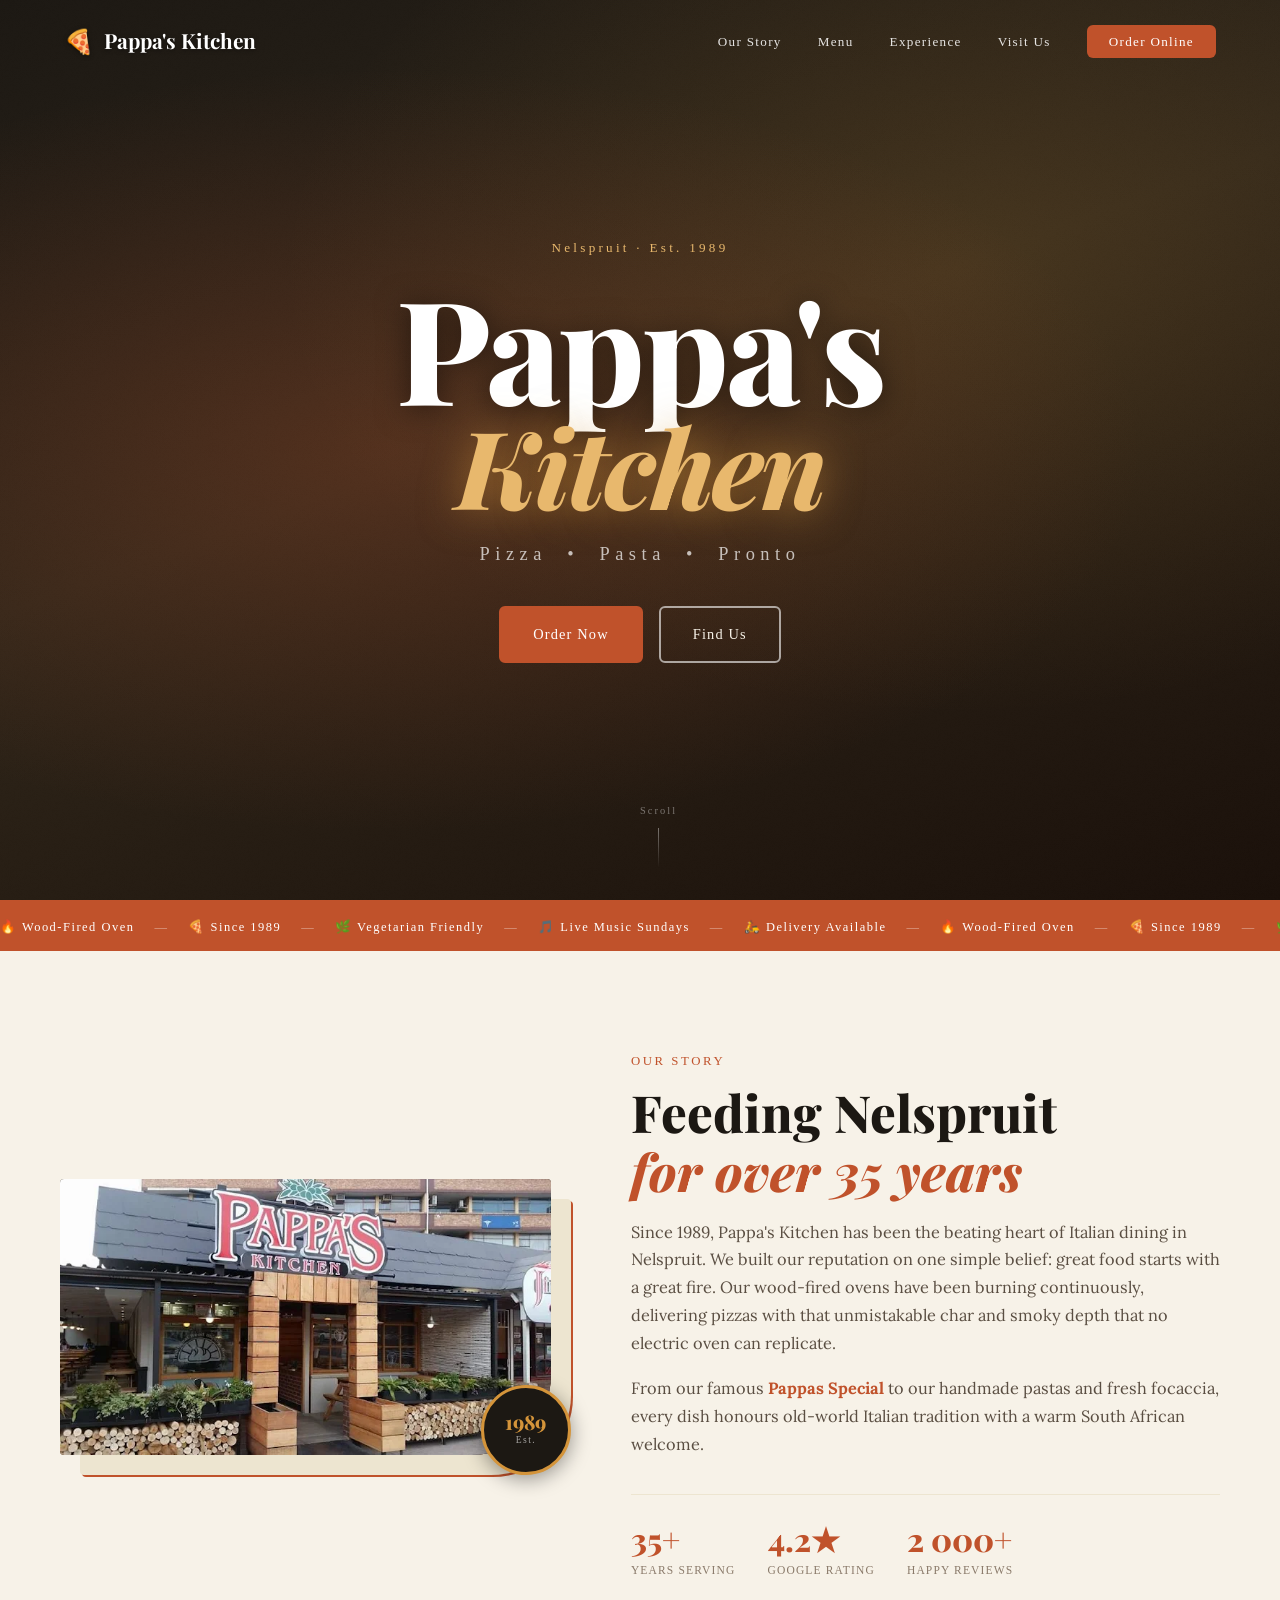
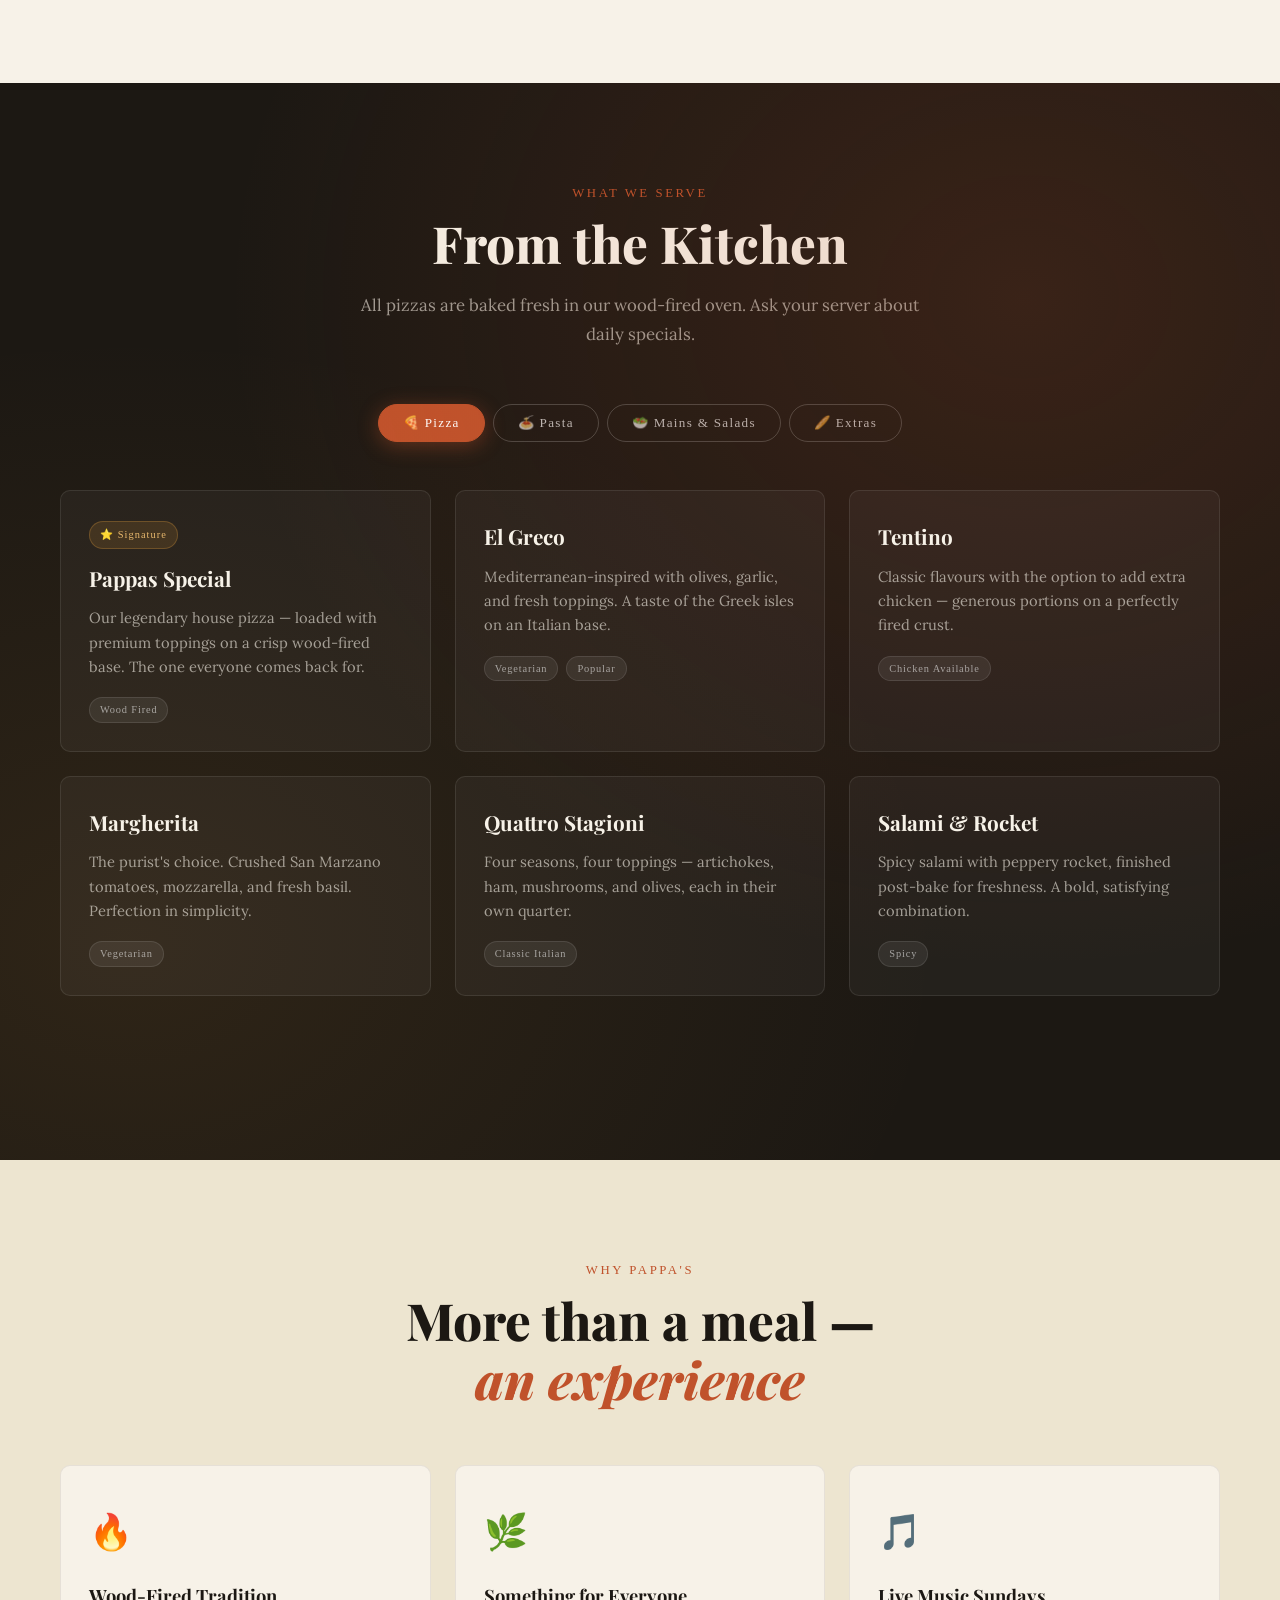
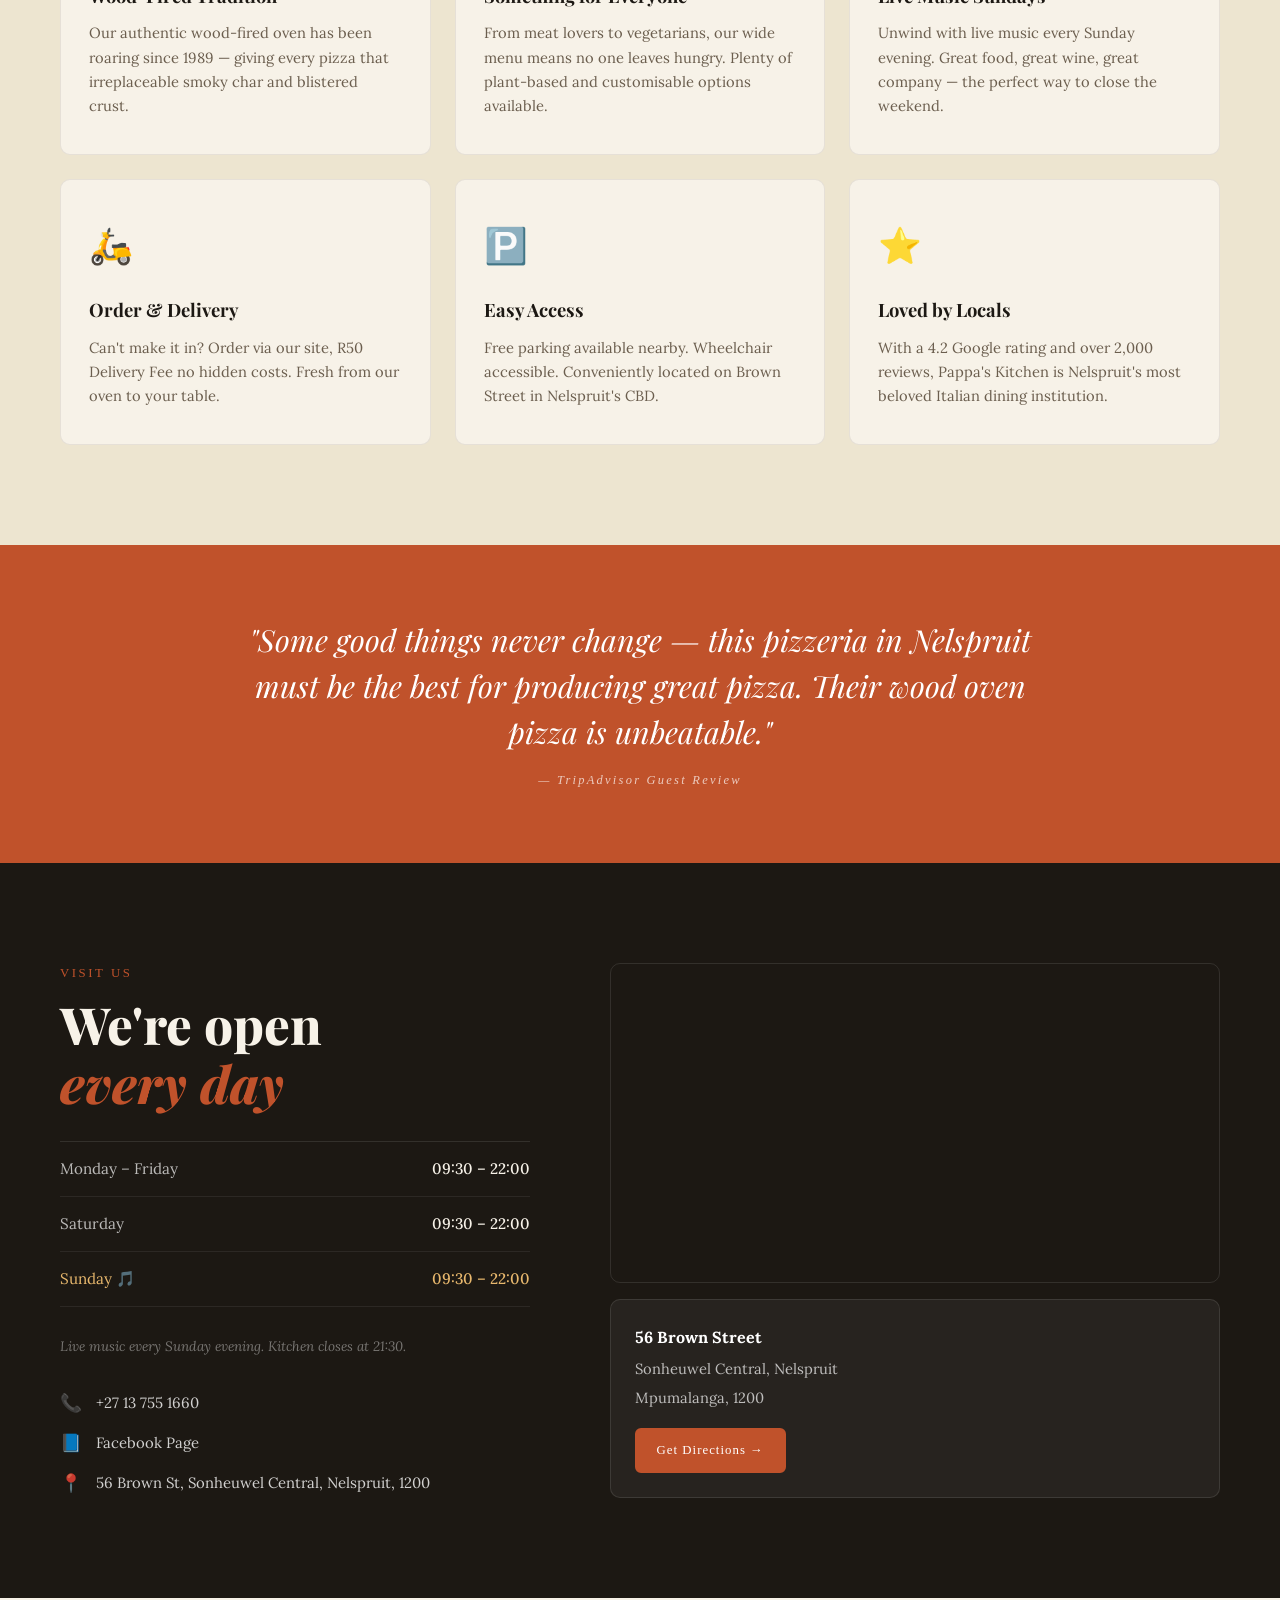
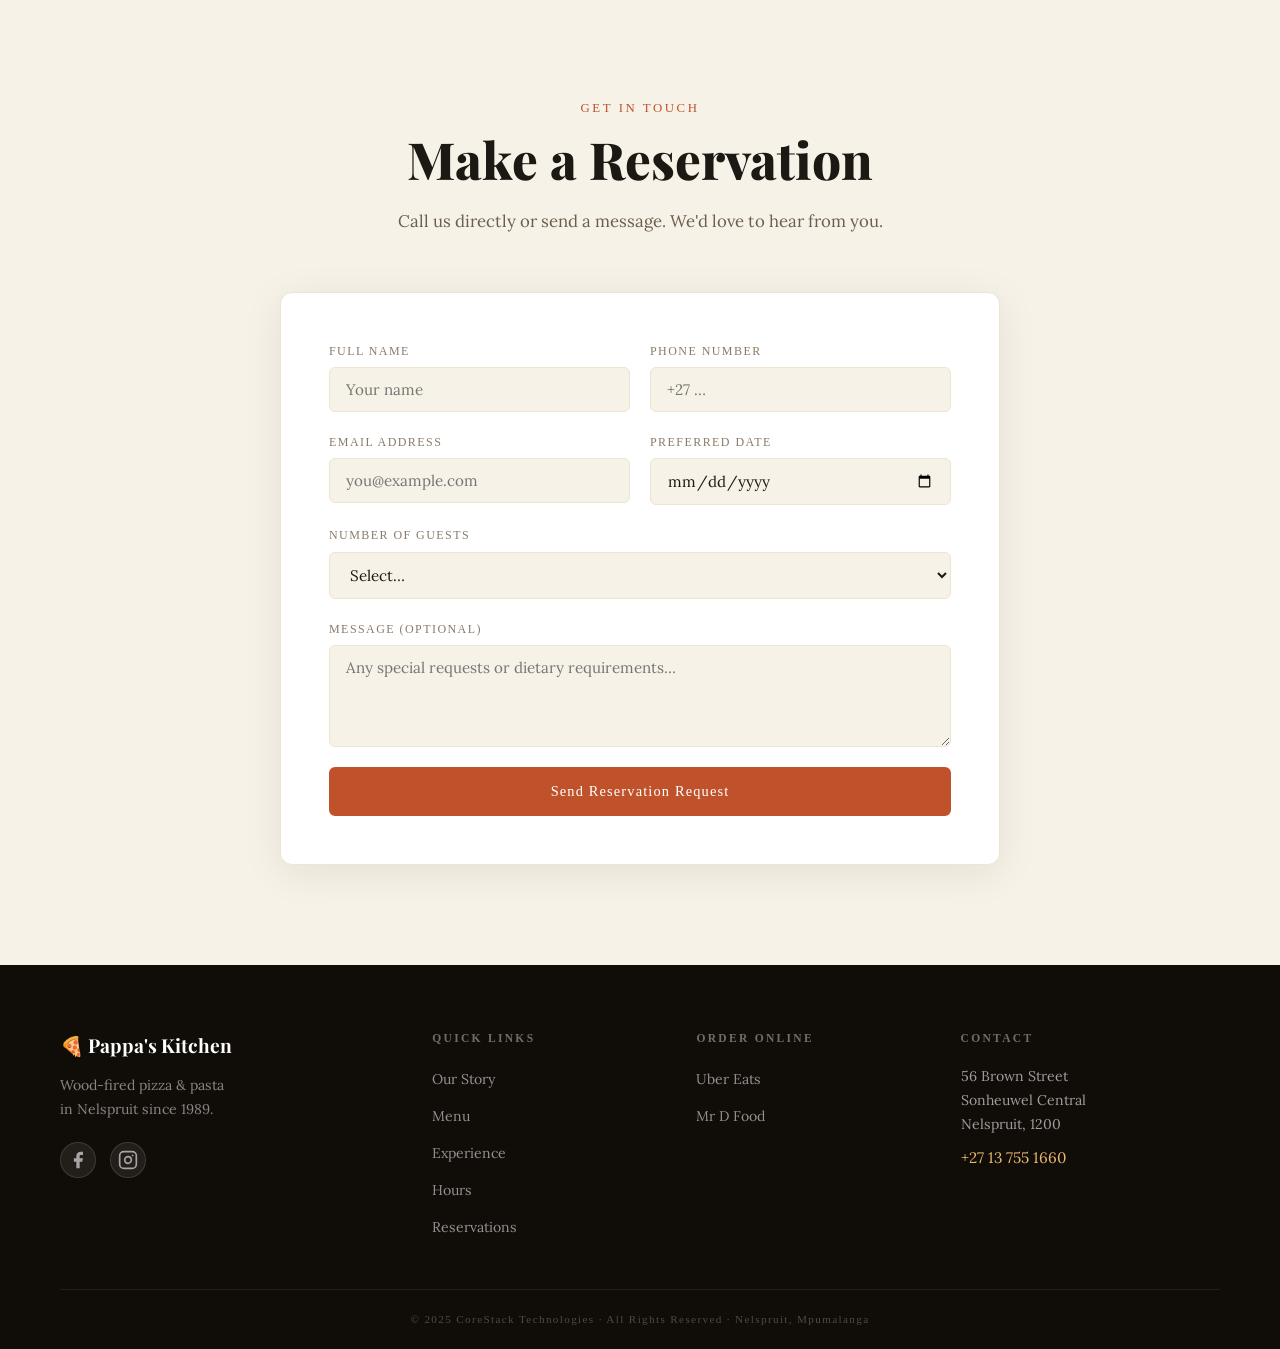
==== index.html @ 2a7b470a "Initial Commit" ====
<!DOCTYPE html>
<html lang="en">
<head>
  <meta charset="UTF-8" />
  <meta name="viewport" content="width=device-width, initial-scale=1.0" />
  <title>Pappa's Kitchen | Wood-Fired Pizza & Pasta · Nelspruit</title>
  <link rel="preconnect" href="https://fonts.googleapis.com" />
  <link rel="preconnect" href="https://fonts.gstatic.com" crossorigin />
  <link href="https://fonts.googleapis.com/css2?family=Playfair+Display:ital,wght@0,400;0,600;0,800;1,400;1,600&family=Lora:ital,wght@0,400;0,500;1,400&family=IM+Fell+English+SC&display=swap" rel="stylesheet" />
  <link rel="stylesheet" href="style.css" />
</head>
<body>

  <!-- NAV -->
  <nav class="nav" id="nav">
    <div class="nav__logo">
      <span class="nav__logo-icon">🍕</span>
      <span class="nav__logo-text">Pappa's Kitchen</span>
    </div>
    <button class="nav__burger" id="burger" aria-label="Toggle menu">
      <span></span><span></span><span></span>
    </button>
    <ul class="nav__links" id="nav-links">
      <li><a href="#about">Our Story</a></li>
      <li><a href="#menu">Menu</a></li>
      <li><a href="#experience">Experience</a></li>
      <li><a href="#hours">Visit Us</a></li>
      <li><a href="order.html" class="nav__cta">Order Online</a></li>
    </ul>
  </nav>

  <!-- HERO -->
  <header class="hero" id="hero">
    <div class="hero__bg-layer hero__bg-layer--1"></div>
    <div class="hero__bg-layer hero__bg-layer--2"></div>
    <div class="hero__embers" id="embers"></div>

    <div class="hero__content">
      <p class="hero__eyebrow reveal">Nelspruit · Est. 1989</p>
      <h1 class="hero__title reveal delay-1">
        <span class="hero__title-line">Pappa's</span>
        <em class="hero__title-line">Kitchen</em>
      </h1>
      <p class="hero__tagline reveal delay-2">Pizza &nbsp;•&nbsp; Pasta &nbsp;•&nbsp; Pronto</p>
      <div class="hero__actions reveal delay-3">
        <a href="order.html" class="btn btn--primary">Order Now</a>
        <a href="#hours" class="btn btn--ghost">Find Us</a>
      </div>
    </div>

    <div class="hero__scroll-hint">
      <span>Scroll</span>
      <div class="hero__scroll-line"></div>
    </div>
  </header>

  <!-- BADGE STRIP -->
  <div class="badge-strip">
    <div class="badge-strip__inner">
      <span>🔥 Wood-Fired Oven</span>
      <span class="sep">—</span>
      <span>🍕 Since 1989</span>
      <span class="sep">—</span>
      <span>🌿 Vegetarian Friendly</span>
      <span class="sep">—</span>
      <span>🎵 Live Music Sundays</span>
      <span class="sep">—</span>
      <span>🛵 Delivery Available</span>
      <span class="sep">—</span>
      <span>🔥 Wood-Fired Oven</span>
      <span class="sep">—</span>
      <span>🍕 Since 1989</span>
      <span class="sep">—</span>
      <span>🌿 Vegetarian Friendly</span>
      <span class="sep">—</span>
      <span>🎵 Live Music Sundays</span>
      <span class="sep">—</span>
      <span>🛵 Delivery Available</span>
    </div>
  </div>

  <!-- ABOUT -->
  <section class="about section" id="about">
    <div class="container about__inner">
      <div class="about__image-block reveal-left">
        <div class="about__img-frame">
          <div class="about__img-fill">
            <img src="images/hero-img.webp">
          </div>
          <div class="about__img-ornament">🍕</div>
        </div>
        <div class="about__since-badge">
          <span class="about__since-year">1989</span>
          <span class="about__since-text">Est.</span>
        </div>
      </div>
      <div class="about__text reveal-right">
        <p class="section__label">Our Story</p>
        <h2 class="section__title">Feeding Nelspruit<br/><em>for over 35 years</em></h2>
        <p class="about__body">Since 1989, Pappa's Kitchen has been the beating heart of Italian dining in Nelspruit. We built our reputation on one simple belief: great food starts with a great fire. Our wood-fired ovens have been burning continuously, delivering pizzas with that unmistakable char and smoky depth that no electric oven can replicate.</p>
        <p class="about__body">From our famous <strong>Pappas Special</strong> to our handmade pastas and fresh focaccia, every dish honours old-world Italian tradition with a warm South African welcome.</p>
        <div class="about__stats">
          <div class="stat">
            <span class="stat__num">35+</span>
            <span class="stat__label">Years serving</span>
          </div>
          <div class="stat">
            <span class="stat__num">4.2★</span>
            <span class="stat__label">Google rating</span>
          </div>
          <div class="stat">
            <span class="stat__num">2 000+</span>
            <span class="stat__label">Happy reviews</span>
          </div>
        </div>
      </div>
    </div>
  </section>

  <!-- MENU -->
  <section class="menu-section section" id="menu">
    <div class="menu-section__bg"></div>
    <div class="container">
      <div class="section__header reveal">
        <p class="section__label">What We Serve</p>
        <h2 class="section__title">From the Kitchen</h2>
        <p class="section__sub">All pizzas are baked fresh in our wood-fired oven. Ask your server about daily specials.</p>
      </div>

      <!-- TABS -->
      <div class="menu-tabs reveal">
        <button class="tab-btn active" data-tab="pizza">🍕 Pizza</button>
        <button class="tab-btn" data-tab="pasta">🍝 Pasta</button>
        <button class="tab-btn" data-tab="mains">🥗 Mains & Salads</button>
        <button class="tab-btn" data-tab="extras">🥖 Extras</button>
      </div>

      <!-- PIZZA -->
      <div class="menu-grid tab-content active" id="tab-pizza">
        <div class="menu-card reveal">
          <div class="menu-card__badge">⭐ Signature</div>
          <h3 class="menu-card__name">Pappas Special</h3>
          <p class="menu-card__desc">Our legendary house pizza — loaded with premium toppings on a crisp wood-fired base. The one everyone comes back for.</p>
          <div class="menu-card__footer">
            <span class="menu-card__tag">Wood Fired</span>
          </div>
        </div>
        <div class="menu-card reveal delay-1">
          <h3 class="menu-card__name">El Greco</h3>
          <p class="menu-card__desc">Mediterranean-inspired with olives, garlic, and fresh toppings. A taste of the Greek isles on an Italian base.</p>
          <div class="menu-card__footer">
            <span class="menu-card__tag">Vegetarian</span>
            <span class="menu-card__tag">Popular</span>
          </div>
        </div>
        <div class="menu-card reveal delay-2">
          <h3 class="menu-card__name">Tentino</h3>
          <p class="menu-card__desc">Classic flavours with the option to add extra chicken — generous portions on a perfectly fired crust.</p>
          <div class="menu-card__footer">
            <span class="menu-card__tag">Chicken Available</span>
          </div>
        </div>
        <div class="menu-card reveal">
          <h3 class="menu-card__name">Margherita</h3>
          <p class="menu-card__desc">The purist's choice. Crushed San Marzano tomatoes, mozzarella, and fresh basil. Perfection in simplicity.</p>
          <div class="menu-card__footer">
            <span class="menu-card__tag">Vegetarian</span>
          </div>
        </div>
        <div class="menu-card reveal delay-1">
          <h3 class="menu-card__name">Quattro Stagioni</h3>
          <p class="menu-card__desc">Four seasons, four toppings — artichokes, ham, mushrooms, and olives, each in their own quarter.</p>
          <div class="menu-card__footer">
            <span class="menu-card__tag">Classic Italian</span>
          </div>
        </div>
        <div class="menu-card reveal delay-2">
          <h3 class="menu-card__name">Salami & Rocket</h3>
          <p class="menu-card__desc">Spicy salami with peppery rocket, finished post-bake for freshness. A bold, satisfying combination.</p>
          <div class="menu-card__footer">
            <span class="menu-card__tag">Spicy</span>
          </div>
        </div>
      </div>

      <!-- PASTA -->
      <div class="menu-grid tab-content" id="tab-pasta">
        <div class="menu-card reveal">
          <div class="menu-card__badge">⭐ Fan Favourite</div>
          <h3 class="menu-card__name">Chicken Polastra</h3>
          <p class="menu-card__desc">A beloved Pappa's classic — tender chicken in a rich, flavourful sauce over perfectly cooked pasta.</p>
          <div class="menu-card__footer">
            <span class="menu-card__tag">Hearty</span>
          </div>
        </div>
        <div class="menu-card reveal delay-1">
          <h3 class="menu-card__name">Carbonara</h3>
          <p class="menu-card__desc">Authentic Roman-style carbonara — pancetta, egg, Pecorino Romano, and cracked black pepper. No cream, no shortcuts.</p>
          <div class="menu-card__footer">
            <span class="menu-card__tag">Traditional</span>
          </div>
        </div>
        <div class="menu-card reveal delay-2">
          <h3 class="menu-card__name">Arrabbiata</h3>
          <p class="menu-card__desc">Penne in a fiery tomato and garlic sauce. Simple, bold, and unapologetically Italian.</p>
          <div class="menu-card__footer">
            <span class="menu-card__tag">Vegetarian</span>
            <span class="menu-card__tag">Spicy</span>
          </div>
        </div>
        <div class="menu-card reveal">
          <h3 class="menu-card__name">Lasagne al Forno</h3>
          <p class="menu-card__desc">Layers of rich meat ragù, béchamel, and pasta, oven-baked until golden and bubbling.</p>
          <div class="menu-card__footer">
            <span class="menu-card__tag">Oven Baked</span>
          </div>
        </div>
      </div>

      <!-- MAINS -->
      <div class="menu-grid tab-content" id="tab-mains">
        <div class="menu-card reveal">
          <div class="menu-card__badge">⭐ Must Try</div>
          <h3 class="menu-card__name">Chicken Shawarma</h3>
          <p class="menu-card__desc">Marinated chicken carved fresh, wrapped with crisp salad and garlic sauce. The quick lunch Nelspruit loves.</p>
          <div class="menu-card__footer">
            <span class="menu-card__tag">Lunch Favourite</span>
          </div>
        </div>
        <div class="menu-card reveal delay-1">
          <h3 class="menu-card__name">Beef Shawarma & Fries</h3>
          <p class="menu-card__desc">Slow-marinated beef shawarma served with golden fries. Hearty, satisfying, and full of flavour.</p>
          <div class="menu-card__footer">
            <span class="menu-card__tag">Popular</span>
          </div>
        </div>
        <div class="menu-card reveal delay-2">
          <h3 class="menu-card__name">Pappas Salad</h3>
          <p class="menu-card__desc">Our signature salad — fresh greens, vegetables, and house dressing. Light, bright, and satisfying.</p>
          <div class="menu-card__footer">
            <span class="menu-card__tag">Vegetarian</span>
            <span class="menu-card__tag">Fresh</span>
          </div>
        </div>
      </div>

      <!-- EXTRAS -->
      <div class="menu-grid tab-content" id="tab-extras">
        <div class="menu-card reveal">
          <div class="menu-card__badge">⭐ Best in Town</div>
          <h3 class="menu-card__name">Focaccia</h3>
          <p class="menu-card__desc">House-baked focaccia — golden, dimpled, and drizzled with olive oil and herbs. The best focaccia in Nelspruit.</p>
          <div class="menu-card__footer">
            <span class="menu-card__tag">Freshly Baked</span>
            <span class="menu-card__tag">Vegetarian</span>
          </div>
        </div>
        <div class="menu-card reveal delay-1">
          <h3 class="menu-card__name">Garlic Bread</h3>
          <p class="menu-card__desc">Wood-fired garlic bread with butter and fresh herbs. The perfect starter or side to any meal.</p>
          <div class="menu-card__footer">
            <span class="menu-card__tag">Starter</span>
          </div>
        </div>
        <div class="menu-card reveal delay-2">
          <h3 class="menu-card__name">Side Salad</h3>
          <p class="menu-card__desc">Crisp seasonal greens with house vinaigrette. A fresh accompaniment to any pizza or pasta.</p>
          <div class="menu-card__footer">
            <span class="menu-card__tag">Vegetarian</span>
          </div>
        </div>
      </div>

      <p class="menu-note reveal">Menu items may vary. Prices range from approximately <strong>R150–R200 per person</strong>. Ask your server about daily specials and allergen information.</p>
    </div>
  </section>

  <!-- EXPERIENCE -->
  <section class="experience section" id="experience">
    <div class="container">
      <div class="section__header reveal">
        <p class="section__label">Why Pappa's</p>
        <h2 class="section__title">More than a meal —<br/><em>an experience</em></h2>
      </div>
      <div class="experience__grid">
        <div class="exp-card reveal">
          <div class="exp-card__icon">🔥</div>
          <h3>Wood-Fired Tradition</h3>
          <p>Our authentic wood-fired oven has been roaring since 1989 — giving every pizza that irreplaceable smoky char and blistered crust.</p>
        </div>
        <div class="exp-card reveal delay-1">
          <div class="exp-card__icon">🌿</div>
          <h3>Something for Everyone</h3>
          <p>From meat lovers to vegetarians, our wide menu means no one leaves hungry. Plenty of plant-based and customisable options available.</p>
        </div>
        <div class="exp-card reveal delay-2">
          <div class="exp-card__icon">🎵</div>
          <h3>Live Music Sundays</h3>
          <p>Unwind with live music every Sunday evening. Great food, great wine, great company — the perfect way to close the weekend.</p>
        </div>
        <div class="exp-card reveal delay-3">
          <div class="exp-card__icon">🛵</div>
          <h3>Order & Delivery</h3>
          <p>Can't make it in? Order via our site, R50 Delivery Fee no hidden costs. Fresh from our oven to your table.</p>
        </div>
        <div class="exp-card reveal">
          <div class="exp-card__icon">🅿️</div>
          <h3>Easy Access</h3>
          <p>Free parking available nearby. Wheelchair accessible. Conveniently located on Brown Street in Nelspruit's CBD.</p>
        </div>
        <div class="exp-card reveal delay-1">
          <div class="exp-card__icon">⭐</div>
          <h3>Loved by Locals</h3>
          <p>With a 4.2 Google rating and over 2,000 reviews, Pappa's Kitchen is Nelspruit's most beloved Italian dining institution.</p>
        </div>
      </div>
    </div>
  </section>

  <!-- QUOTE BANNER -->
  <div class="quote-banner">
    <div class="container">
      <blockquote class="quote-banner__text reveal">
        "Some good things never change — this pizzeria in Nelspruit must be the best for producing great pizza. Their wood oven pizza is unbeatable."
      </blockquote>
      <cite class="quote-banner__cite reveal delay-1">— TripAdvisor Guest Review</cite>
    </div>
  </div>

  <!-- HOURS & LOCATION -->
  <section class="hours section" id="hours">
    <div class="container hours__inner">
      <div class="hours__info reveal-left">
        <p class="section__label">Visit Us</p>
        <h2 class="section__title">We're open<br/><em>every day</em></h2>
        <div class="hours__table">
          <div class="hours__row">
            <span class="hours__day">Monday – Friday</span>
            <span class="hours__time">09:30 – 22:00</span>
          </div>
          <div class="hours__row">
            <span class="hours__day">Saturday</span>
            <span class="hours__time">09:30 – 22:00</span>
          </div>
          <div class="hours__row highlight">
            <span class="hours__day">Sunday 🎵</span>
            <span class="hours__time">09:30 – 22:00</span>
          </div>
        </div>
        <p class="hours__note">Live music every Sunday evening. Kitchen closes at 21:30.</p>
        <div class="hours__contact">
          <a href="tel:+27137551660" class="contact-item">
            <span class="contact-item__icon">📞</span>
            <span>+27 13 755 1660</span>
          </a>
          <a href="https://www.facebook.com/PappasKitchenNelspruit/" target="_blank" rel="noopener" class="contact-item">
            <span class="contact-item__icon">📘</span>
            <span>Facebook Page</span>
          </a>
          <div class="contact-item">
            <span class="contact-item__icon">📍</span>
            <span>56 Brown St, Sonheuwel Central, Nelspruit, 1200</span>
          </div>
        </div>
      </div>
      <div class="hours__map-block reveal-right">
        <div class="map-frame">
          <iframe
            title="Pappa's Kitchen Location"
            src="https://www.google.com/maps/embed?pb=!1m18!1m12!1m3!1d3594.2!2d30.9744!3d-25.4739!2m3!1f0!2f0!3f0!3m2!1i1024!2i768!4f13.1!3m3!1m2!1s0x1ee8d6a1dbe9b1a3%3A0xabc123!2s56+Brown+St%2C+Nelspruit%2C+1200!5e0!3m2!1sen!2sza!4v1680000000000!5m2!1sen!2sza"
            width="100%" height="100%" style="border:0;" allowfullscreen="" loading="lazy"
            referrerpolicy="no-referrer-when-downgrade">
          </iframe>
        </div>
        <div class="map-address-card">
          <strong>56 Brown Street</strong>
          <span>Sonheuwel Central, Nelspruit</span>
          <span>Mpumalanga, 1200</span>
          <a href="https://maps.google.com/?q=56+Brown+Street+Nelspruit" target="_blank" class="btn btn--primary btn--sm">Get Directions →</a>
        </div>
      </div>
    </div>
  </section>

  <!-- RESERVATION / CONTACT -->
  <section class="contact section" id="contact">
    <div class="container contact__inner">
      <div class="section__header reveal">
        <p class="section__label">Get in Touch</p>
        <h2 class="section__title">Make a Reservation</h2>
        <p class="section__sub">Call us directly or send a message. We'd love to hear from you.</p>
      </div>
      <form class="contact-form reveal" id="contact-form" novalidate>
        <div class="form-row">
          <div class="form-group">
            <label for="name">Full Name</label>
            <input type="text" id="name" name="name" placeholder="Your name" required />
          </div>
          <div class="form-group">
            <label for="phone">Phone Number</label>
            <input type="tel" id="phone" name="phone" placeholder="+27 …" />
          </div>
        </div>
        <div class="form-row">
          <div class="form-group">
            <label for="email">Email Address</label>
            <input type="email" id="email" name="email" placeholder="you@example.com" required />
          </div>
          <div class="form-group">
            <label for="date">Preferred Date</label>
            <input type="date" id="date" name="date" />
          </div>
        </div>
        <div class="form-row form-row--full">
          <div class="form-group">
            <label for="guests">Number of Guests</label>
            <select id="guests" name="guests">
              <option value="">Select…</option>
              <option value="1-2">1 – 2</option>
              <option value="3-4">3 – 4</option>
              <option value="5-8">5 – 8</option>
              <option value="9+">9 or more</option>
            </select>
          </div>
        </div>
        <div class="form-row form-row--full">
          <div class="form-group">
            <label for="message">Message (optional)</label>
            <textarea id="message" name="message" rows="4" placeholder="Any special requests or dietary requirements…"></textarea>
          </div>
        </div>
        <button type="submit" class="btn btn--primary btn--full">Send Reservation Request</button>
        <div class="form-success" id="form-success">
          🎉 Thank you! We'll confirm your reservation shortly.
        </div>
      </form>
    </div>
  </section>

  <!-- FOOTER -->
  <footer class="footer">
    <div class="footer__inner container">
      <div class="footer__brand">
        <span class="footer__logo">🍕 Pappa's Kitchen</span>
        <p>Wood-fired pizza & pasta<br/>in Nelspruit since 1989.</p>
        <div class="footer__social">
          <a href="https://www.facebook.com/PappasKitchenNelspruit/" target="_blank" rel="noopener" aria-label="Facebook">
            <svg width="20" height="20" viewBox="0 0 24 24" fill="currentColor"><path d="M18 2h-3a5 5 0 0 0-5 5v3H7v4h3v8h4v-8h3l1-4h-4V7a1 1 0 0 1 1-1h3z"/></svg>
          </a>
          <a href="https://www.instagram.com/pappas_kitchen_/" target="_blank" rel="noopener" aria-label="Instagram">
            <svg width="20" height="20" viewBox="0 0 24 24" fill="none" stroke="currentColor" stroke-width="2" stroke-linecap="round" stroke-linejoin="round"><rect x="2" y="2" width="20" height="20" rx="5" ry="5"/><path d="M16 11.37A4 4 0 1 1 12.63 8 4 4 0 0 1 16 11.37z"/><line x1="17.5" y1="6.5" x2="17.51" y2="6.5"/></svg>
          </a>
        </div>
      </div>
      <div class="footer__links">
        <h4>Quick Links</h4>
        <ul>
          <li><a href="#about">Our Story</a></li>
          <li><a href="#menu">Menu</a></li>
          <li><a href="#experience">Experience</a></li>
          <li><a href="#hours">Hours</a></li>
          <li><a href="#contact">Reservations</a></li>
        </ul>
      </div>
      <div class="footer__links">
        <h4>Order Online</h4>
        <ul>
          <li><a href="https://www.ubereats.com" target="_blank" rel="noopener">Uber Eats</a></li>
          <li><a href="https://www.mrd.com/delivery/restaurant/pappas-kitchen-brown-street-cbd/1115" target="_blank" rel="noopener">Mr D Food</a></li>
        </ul>
      </div>
      <div class="footer__contact">
        <h4>Contact</h4>
        <p>56 Brown Street<br/>Sonheuwel Central<br/>Nelspruit, 1200</p>
        <a href="tel:+27137551660">+27 13 755 1660</a>
      </div>
    </div>
    <div class="footer__bottom">
      <p>© 2025 CoreStack Technologies · All Rights Reserved · Nelspruit, Mpumalanga</p>
    </div>
  </footer>

  <script src="script.js"></script>
</body>
</html>
---- style.css ----
/* ========================================
   PAPPA'S KITCHEN — style.css
   Warm rustic Italian trattoria aesthetic
   ======================================== */

/* ---- CSS Variables ---- */
:root {
  --cream:        #f7f2e8;
  --cream-dark:   #ede5d0;
  --charcoal:     #1c1813;
  --charcoal-mid: #2e2519;
  --terracotta:   #c0522b;
  --terracotta-l: #d96c3e;
  --gold:         #d4943a;
  --gold-l:       #e8b86d;
  --olive:        #5a6e3a;
  --smoke:        rgba(28,24,19,0.7);
  --font-display: 'Playfair Display', Georgia, serif;
  --font-body:    'Lora', Georgia, serif;
  --font-stamp:   'IM Fell English SC', serif;
  --radius:       6px;
  --shadow:       0 4px 30px rgba(28,24,19,0.18);
  --trans:        0.35s cubic-bezier(0.4,0,0.2,1);
}

/* ---- Reset & Base ---- */
*, *::before, *::after { box-sizing: border-box; margin: 0; padding: 0; }

html, body {
  width: 100%;
  max-width: 100vw; /* Ensures content never exceeds viewport width */
  overflow-x: hidden; /* Prevents horizontal scrollbars */
  margin: 0;
  padding: 0;
}

html { scroll-behavior: smooth; font-size: 16px; }

body {
  font-family: var(--font-body);
  background: var(--cream);
  color: var(--charcoal);
  overflow-x:hidden;
  line-height: 1.7;
}

a { color: inherit; text-decoration: none; }
img { display: block; max-width: 100%; }

.container {
  width: min(1160px, 92vw);
  margin: 0 auto;
}

.section {
  padding: 100px 0;
}

/* ---- Scroll Reveal ---- */
.reveal, .reveal-left, .reveal-right {
  opacity: 0;
  transform: translateY(40px);
  transition: opacity 0.7s ease, transform 0.7s ease;
}
.reveal-left  { transform: translateX(-50px); }
.reveal-right { transform: translateX(50px); }
.reveal.visible, .reveal-left.visible, .reveal-right.visible {
  opacity: 1;
  transform: none;
}
.delay-1 { transition-delay: 0.15s; }
.delay-2 { transition-delay: 0.30s; }
.delay-3 { transition-delay: 0.45s; }

/* ---- Buttons ---- */
.btn {
  display: inline-block;
  font-family: var(--font-stamp);
  font-size: 0.9rem;
  letter-spacing: 0.08em;
  padding: 14px 32px;
  border-radius: var(--radius);
  cursor: pointer;
  border: 2px solid transparent;
  transition: all var(--trans);
}
.btn--primary {
  background: var(--terracotta);
  color: #fff;
  border-color: var(--terracotta);
}
.btn--primary:hover {
  background: var(--terracotta-l);
  border-color: var(--terracotta-l);
  transform: translateY(-2px);
  box-shadow: 0 8px 25px rgba(192,82,43,0.4);
}
.btn--ghost {
  background: transparent;
  color: var(--cream);
  border-color: rgba(255,255,255,0.6);
}
.btn--ghost:hover {
  background: rgba(255,255,255,0.12);
  border-color: #fff;
  transform: translateY(-2px);
}
.btn--sm { padding: 10px 20px; font-size: 0.8rem; }
.btn--full { width: 100%; text-align: center; }

/* ---- Section Typography ---- */
.section__label {
  font-family: var(--font-stamp);
  font-size: 0.8rem;
  letter-spacing: 0.2em;
  text-transform: uppercase;
  color: var(--terracotta);
  margin-bottom: 10px;
}
.section__title {
  font-family: var(--font-display);
  font-size: clamp(2rem, 4vw, 3.2rem);
  font-weight: 800;
  line-height: 1.15;
  color: var(--charcoal);
  margin-bottom: 18px;
}
.section__title em {
  font-style: italic;
  color: var(--terracotta);
}
.section__sub {
  font-size: 1.05rem;
  color: #6b5e4e;
  max-width: 560px;
}
.section__header {
  text-align: center;
  margin-bottom: 56px;
}
.section__header .section__sub {
  margin: 0 auto;
}

/* ========================
   NAVIGATION
   ======================== */
.nav {
  position: fixed;
  top: 0; left: 0; right: 0;
  z-index: 1000;
  display: flex;
  align-items: center;
  justify-content: space-between;
  padding: 20px 5vw;
  transition: background var(--trans), padding var(--trans), box-shadow var(--trans);
}
.nav.scrolled {
  background: var(--charcoal);
  padding: 14px 5vw;
  box-shadow: 0 2px 20px rgba(0,0,0,0.3);
}

.nav__logo {
  display: flex;
  align-items: center;
  gap: 10px;
  font-family: var(--font-display);
  font-size: 1.3rem;
  font-weight: 700;
  color: #fff;
  text-shadow: 0 1px 4px rgba(0,0,0,0.5);
}
.nav__logo-icon { font-size: 1.5rem; }

.nav__links {
  display: flex;
  align-items: center;
  gap: 36px;
  list-style: none;
}
.nav__links a {
  font-family: var(--font-stamp);
  font-size: 0.82rem;
  letter-spacing: 0.1em;
  color: rgba(255,255,255,0.88);
  transition: color var(--trans);
  position: relative;
}
.nav__links a::after {
  content: '';
  position: absolute;
  bottom: -3px; left: 0; right: 0;
  height: 1px;
  background: var(--gold);
  transform: scaleX(0);
  transition: transform var(--trans);
}
.nav__links a:hover { color: var(--gold-l); }
.nav__links a:hover::after { transform: scaleX(1); }

.nav__cta {
  background: var(--terracotta) !important;
  color: #fff !important;
  padding: 9px 22px;
  border-radius: var(--radius);
  font-family: var(--font-stamp) !important;
}
.nav__cta:hover { background: var(--terracotta-l) !important; }
.nav__cta::after { display: none !important; }

.nav__burger {
  display: none;
  flex-direction: column;
  gap: 5px;
  background: none;
  border: none;
  cursor: pointer;
  padding: 4px;
}
.nav__burger span {
  display: block;
  width: 26px; height: 2px;
  background: #fff;
  border-radius: 2px;
  transition: all var(--trans);
}
.nav__burger.open span:nth-child(1) { transform: translateY(7px) rotate(45deg); }
.nav__burger.open span:nth-child(2) { opacity: 0; }
.nav__burger.open span:nth-child(3) { transform: translateY(-7px) rotate(-45deg); }

/* ========================
   HERO
   ======================== */
.hero {
  position: relative;
  height: 100vh;
  min-height: 640px;
  display: flex;
  align-items: center;
  justify-content: center;
  overflow: hidden;
  text-align: center;
}

.hero__bg-layer {
  position: absolute;
  inset: 0;
}
.hero__bg-layer--1 {
  background:
    radial-gradient(ellipse at 30% 50%, rgba(192,82,43,0.25) 0%, transparent 60%),
    radial-gradient(ellipse at 75% 30%, rgba(212,148,58,0.15) 0%, transparent 50%),
    linear-gradient(160deg, #1c1813 0%, #2e2519 45%, #1a100a 100%);
}
.hero__bg-layer--2 {
  background-image:
    url("data:image/svg+xml,%3Csvg xmlns='http://www.w3.org/2000/svg' width='400' height='400'%3E%3Cfilter id='n'%3E%3CfeTurbulence type='fractalNoise' baseFrequency='0.65' numOctaves='3' stitchTiles='stitch'/%3E%3CfeColorMatrix type='saturate' values='0'/%3E%3C/filter%3E%3Crect width='400' height='400' filter='url(%23n)' opacity='0.06'/%3E%3C/svg%3E");
  background-size: 250px;
  opacity: 0.4;
  mix-blend-mode: overlay;
}

/* Ember particles */
.hero__embers {
  position: absolute;
  inset: 0;
  pointer-events: none;
  overflow: hidden;
}
.ember {
  position: absolute;
  bottom: -10px;
  width: 4px; height: 4px;
  border-radius: 50%;
  background: var(--gold);
  box-shadow: 0 0 6px 2px var(--gold);
  animation: float-ember linear infinite;
}
@keyframes float-ember {
  0%   { transform: translateY(0) translateX(0) scale(1); opacity: 0; }
  10%  { opacity: 1; }
  80%  { opacity: 0.6; }
  100% { transform: translateY(-100vh) translateX(var(--drift)) scale(0); opacity: 0; }
}

.hero__content {
  position: relative;
  z-index: 2;
  color: #fff;
  max-width: 700px;
  padding: 0 20px;
}
.hero__eyebrow {
  font-family: var(--font-stamp);
  font-size: 0.82rem;
  letter-spacing: 0.25em;
  color: var(--gold-l);
  margin-bottom: 18px;
}
.hero__title {
  font-family: var(--font-display);
  font-size: clamp(4rem, 12vw, 9rem);
  font-weight: 800;
  line-height: 0.95;
  letter-spacing: -0.02em;
  display: flex;
  flex-direction: column;
  align-items: center;
  margin-bottom: 22px;
}
.hero__title-line:first-child {
  color: #fff;
  text-shadow: 0 2px 30px rgba(0,0,0,0.5);
}
.hero__title em {
  color: var(--gold-l);
  font-style: italic;
  font-size: 0.75em;
  text-shadow: 0 0 40px rgba(212,148,58,0.6);
}
.hero__tagline {
  font-family: var(--font-stamp);
  font-size: clamp(0.9rem, 2vw, 1.15rem);
  letter-spacing: 0.3em;
  color: rgba(255,255,255,0.7);
  margin-bottom: 36px;
}
.hero__actions {
  display: flex;
  gap: 16px;
  justify-content: center;
  flex-wrap: wrap;
}

.hero__scroll-hint {
  position: absolute;
  bottom: 32px;
  left: 50%;
  transform: translateX(-50%);
  display: flex;
  flex-direction: column;
  align-items: center;
  gap: 8px;
  color: rgba(255,255,255,0.4);
  font-family: var(--font-stamp);
  font-size: 0.65rem;
  letter-spacing: 0.2em;
  z-index: 2;
  animation: fade-up 1.5s ease 2s both;
}
.hero__scroll-line {
  width: 1px; height: 40px;
  background: linear-gradient(to bottom, rgba(255,255,255,0.4), transparent);
  animation: stretch-line 1.5s ease 2s both, pulse-line 2s ease 3.5s infinite;
}
@keyframes fade-up {
  from { opacity: 0; transform: translateY(10px); }
  to   { opacity: 1; transform: translateY(0); }
}
@keyframes pulse-line {
  0%, 100% { opacity: 0.4; }
  50%       { opacity: 0.9; }
}
@keyframes stretch-line {
  from { height: 0; }
  to   { height: 40px; }
}

/* Hero reveal animation */
.reveal { animation-name: reveal-anim; }
@keyframes reveal-anim {
  from { opacity: 0; transform: translateY(30px); }
  to   { opacity: 1; transform: translateY(0); }
}
.hero .reveal           { animation: reveal-anim 0.9s ease both; }
.hero .reveal.delay-1   { animation-delay: 0.3s; }
.hero .reveal.delay-2   { animation-delay: 0.6s; }
.hero .reveal.delay-3   { animation-delay: 0.9s; }

/* ========================
   BADGE STRIP
   ======================== */
.badge-strip {
  background: var(--terracotta);
  color: #fff;
  overflow: hidden;
  padding: 12px 0;
  white-space: nowrap;
}
.badge-strip__inner {
  display: inline-flex;
  gap: 20px;
  font-family: var(--font-stamp);
  font-size: 0.78rem;
  letter-spacing: 0.12em;
  animation: ticker 30s linear infinite;
}
.badge-strip .sep { opacity: 0.5; }
@keyframes ticker {
  from { transform: translateX(0); }
  to   { transform: translateX(-50%); }
}

/* ========================
   ABOUT
   ======================== */
.about { background: var(--cream); }
.about__inner {
  display: grid;
  grid-template-columns: 1fr 1.2fr;
  gap: 80px;
  align-items: center;
}

.about__image-block {
  position: relative;
}
.about__img-frame {
  position: relative;
  aspect-ratio: 16/9;
  border-radius: 4px 4px 80px 4px;
  overflow: hidden;
  box-shadow: 20px 20px 0 var(--cream-dark), 22px 22px 0 var(--terracotta);
}
.about__img-fill {
  width: 100%; height: 100%;
  background:
    radial-gradient(ellipse at 40% 60%, rgba(192,82,43,0.3) 0%, transparent 65%),
    linear-gradient(135deg, #2e2519 0%, #4a3520 40%, #1c1813 100%);
  display: flex;
  align-items: center;
  justify-content: center;
}
.about__img-ornament {
  font-size: 6rem;
  opacity: 0.25;
  filter: blur(1px);
}
.about__since-badge {
  position: absolute;
  bottom: -20px;
  right: -20px;
  width: 90px; height: 90px;
  background: var(--charcoal);
  border-radius: 50%;
  display: flex;
  flex-direction: column;
  align-items: center;
  justify-content: center;
  border: 3px solid var(--gold);
  box-shadow: 0 4px 20px rgba(0,0,0,0.4);
  z-index: 2;
}
.about__since-year {
  font-family: var(--font-display);
  font-size: 1.25rem;
  font-weight: 800;
  color: var(--gold);
  line-height: 1;
}
.about__since-text {
  font-family: var(--font-stamp);
  font-size: 0.6rem;
  letter-spacing: 0.15em;
  color: rgba(255,255,255,0.6);
}

.about__text { }
.about__body {
  color: #5a4e42;
  margin-bottom: 18px;
  font-size: 1.02rem;
}
.about__body strong { color: var(--terracotta); }

.about__stats {
  display: flex;
  gap: 32px;
  margin-top: 36px;
  padding-top: 28px;
  border-top: 1px solid var(--cream-dark);
}
.stat__num {
  display: block;
  font-family: var(--font-display);
  font-size: 2rem;
  font-weight: 800;
  color: var(--terracotta);
  line-height: 1;
}
.stat__label {
  font-family: var(--font-stamp);
  font-size: 0.72rem;
  letter-spacing: 0.1em;
  color: #8a7a6a;
  text-transform: uppercase;
}

/* ========================
   MENU SECTION
   ======================== */
.menu-section {
  position: relative;
  background: var(--charcoal);
  color: var(--cream);
  overflow: hidden;
}
.menu-section__bg {
  position: absolute;
  inset: 0;
  background:
    radial-gradient(ellipse at 80% 20%, rgba(192,82,43,0.18) 0%, transparent 55%),
    radial-gradient(ellipse at 10% 80%, rgba(212,148,58,0.10) 0%, transparent 50%);
  pointer-events: none;
}
.menu-section .section__title { color: var(--cream); }
.menu-section .section__sub   { color: rgba(247,242,232,0.6); }

/* Tabs */
.menu-tabs {
  display: flex;
  gap: 8px;
  justify-content: center;
  flex-wrap: wrap;
  margin-bottom: 48px;
}
.tab-btn {
  font-family: var(--font-stamp);
  font-size: 0.82rem;
  letter-spacing: 0.1em;
  padding: 10px 24px;
  border-radius: 30px;
  border: 1.5px solid rgba(255,255,255,0.2);
  background: transparent;
  color: rgba(255,255,255,0.7);
  cursor: pointer;
  transition: all var(--trans);
}
.tab-btn:hover {
  border-color: var(--gold);
  color: var(--gold);
}
.tab-btn.active {
  background: var(--terracotta);
  border-color: var(--terracotta);
  color: #fff;
  box-shadow: 0 4px 20px rgba(192,82,43,0.4);
}

/* Menu Grid */
.menu-grid {
  display: grid;
  grid-template-columns: repeat(auto-fill, minmax(300px, 1fr));
  gap: 24px;
}
.tab-content { display: none; }
.tab-content.active { display: grid; }

.menu-card {
  position: relative;
  background: rgba(255,255,255,0.04);
  border: 1px solid rgba(255,255,255,0.09);
  border-radius: 10px;
  padding: 28px;
  transition: transform var(--trans), border-color var(--trans), box-shadow var(--trans);
}
.menu-card:hover {
  transform: translateY(-4px);
  border-color: rgba(192,82,43,0.5);
  box-shadow: 0 12px 40px rgba(0,0,0,0.3);
}
.menu-card__badge {
  display: inline-block;
  font-family: var(--font-stamp);
  font-size: 0.65rem;
  letter-spacing: 0.1em;
  color: var(--gold-l);
  background: rgba(212,148,58,0.15);
  border: 1px solid rgba(212,148,58,0.3);
  padding: 4px 10px;
  border-radius: 20px;
  margin-bottom: 12px;
}
.menu-card__name {
  font-family: var(--font-display);
  font-size: 1.3rem;
  font-weight: 700;
  color: var(--cream);
  margin-bottom: 10px;
}
.menu-card__desc {
  font-size: 0.92rem;
  color: rgba(247,242,232,0.6);
  line-height: 1.65;
  margin-bottom: 18px;
}
.menu-card__footer {
  display: flex;
  gap: 8px;
  flex-wrap: wrap;
  margin-top: auto;
}
.menu-card__tag {
  font-family: var(--font-stamp);
  font-size: 0.65rem;
  letter-spacing: 0.08em;
  padding: 3px 10px;
  border-radius: 20px;
  background: rgba(255,255,255,0.07);
  color: rgba(255,255,255,0.55);
  border: 1px solid rgba(255,255,255,0.1);
}
.menu-note {
  text-align: center;
  font-size: 0.88rem;
  color: rgba(255,255,255,0.4);
  margin-top: 40px;
  font-style: italic;
}
.menu-note strong { color: var(--gold-l); }

/* ========================
   EXPERIENCE
   ======================== */
.experience { background: var(--cream-dark); }
.experience__grid {
  display: grid;
  grid-template-columns: repeat(auto-fill, minmax(300px, 1fr));
  gap: 24px;
  margin-top: 0;
}
.exp-card {
  background: var(--cream);
  border-radius: 10px;
  padding: 36px 28px;
  border: 1px solid rgba(28,24,19,0.08);
  transition: transform var(--trans), box-shadow var(--trans);
}
.exp-card:hover {
  transform: translateY(-4px);
  box-shadow: 0 12px 40px rgba(28,24,19,0.1);
}
.exp-card__icon {
  font-size: 2.2rem;
  margin-bottom: 18px;
}
.exp-card h3 {
  font-family: var(--font-display);
  font-size: 1.15rem;
  font-weight: 700;
  color: var(--charcoal);
  margin-bottom: 10px;
}
.exp-card p {
  font-size: 0.92rem;
  color: #6b5e4e;
  line-height: 1.65;
}

/* ========================
   QUOTE BANNER
   ======================== */
.quote-banner {
  background: var(--terracotta);
  padding: 72px 0;
  text-align: center;
}
.quote-banner__text {
  font-family: var(--font-display);
  font-size: clamp(1.2rem, 2.5vw, 1.9rem);
  font-style: italic;
  font-weight: 400;
  color: #fff;
  max-width: 800px;
  margin: 0 auto 16px;
  line-height: 1.5;
  opacity: 0.95;
}
.quote-banner__cite {
  font-family: var(--font-stamp);
  font-size: 0.78rem;
  letter-spacing: 0.18em;
  color: rgba(255,255,255,0.7);
  display: block;
}

/* ========================
   HOURS & LOCATION
   ======================== */
.hours { background: var(--charcoal); color: var(--cream); }
.hours__inner {
  display: grid;
  grid-template-columns: 1fr 1.3fr;
  gap: 80px;
  align-items: start;
}
.hours .section__title { color: var(--cream); }

.hours__table {
  margin: 28px 0;
  border-top: 1px solid rgba(255,255,255,0.1);
}
.hours__row {
  display: flex;
  justify-content: space-between;
  padding: 14px 0;
  border-bottom: 1px solid rgba(255,255,255,0.07);
  font-size: 0.95rem;
}
.hours__row.highlight {
  color: var(--gold-l);
}
.hours__day { color: rgba(255,255,255,0.7); }
.hours__row.highlight .hours__day { color: var(--gold-l); }
.hours__time { font-weight: 500; }
.hours__note {
  font-size: 0.85rem;
  color: rgba(255,255,255,0.4);
  font-style: italic;
  margin-bottom: 32px;
}

.hours__contact {
  display: flex;
  flex-direction: column;
  gap: 14px;
}
.contact-item {
  display: flex;
  align-items: flex-start;
  gap: 14px;
  color: rgba(255,255,255,0.8);
  font-size: 0.93rem;
  transition: color var(--trans);
}
.contact-item:hover { color: var(--gold-l); }
.contact-item__icon { font-size: 1.1rem; flex-shrink: 0; line-height: 1.5; }

.map-frame {
  width: 100%;
  height: 320px;
  border-radius: 10px;
  overflow: hidden;
  border: 1px solid rgba(255,255,255,0.1);
}
.map-address-card {
  display: flex;
  flex-direction: column;
  gap: 4px;
  background: rgba(255,255,255,0.05);
  border: 1px solid rgba(255,255,255,0.1);
  border-radius: 10px;
  padding: 24px;
  margin-top: 16px;
  font-size: 0.92rem;
  color: rgba(255,255,255,0.7);
}
.map-address-card strong {
  color: #fff;
  font-size: 1rem;
}
.map-address-card .btn {
  margin-top: 14px;
  align-self: flex-start;
}

/* ========================
   CONTACT / RESERVATION
   ======================== */
.contact { background: var(--cream); }

.contact-form {
  max-width: 720px;
  margin: 0 auto;
  background: #fff;
  border: 1px solid var(--cream-dark);
  border-radius: 12px;
  padding: 48px;
  box-shadow: 0 8px 40px rgba(28,24,19,0.08);
}
.form-row {
  display: grid;
  grid-template-columns: 1fr 1fr;
  gap: 20px;
  margin-bottom: 20px;
}
.form-row--full { grid-template-columns: 1fr; }

.form-group {
  display: flex;
  flex-direction: column;
  gap: 6px;
}
.form-group label {
  font-family: var(--font-stamp);
  font-size: 0.75rem;
  letter-spacing: 0.12em;
  color: #8a7a6a;
  text-transform: uppercase;
}
.form-group input,
.form-group select,
.form-group textarea {
  font-family: var(--font-body);
  font-size: 0.95rem;
  color: var(--charcoal);
  background: var(--cream);
  border: 1.5px solid var(--cream-dark);
  border-radius: var(--radius);
  padding: 12px 16px;
  outline: none;
  transition: border-color var(--trans), box-shadow var(--trans);
}
.form-group input:focus,
.form-group select:focus,
.form-group textarea:focus {
  border-color: var(--terracotta);
  box-shadow: 0 0 0 3px rgba(192,82,43,0.12);
}
.form-group textarea { resize: vertical; }

.form-success {
  display: none;
  text-align: center;
  margin-top: 20px;
  padding: 16px;
  background: #f0fdf4;
  border: 1px solid #86efac;
  border-radius: var(--radius);
  color: #166534;
  font-family: var(--font-stamp);
  letter-spacing: 0.05em;
  font-size: 0.9rem;
}
.form-success.visible { display: block; }

/* ========================
   FOOTER
   ======================== */
.footer {
  background: #100d08;
  color: rgba(255,255,255,0.6);
}
.footer__inner {
  display: grid;
  grid-template-columns: 1.5fr 1fr 1fr 1.2fr;
  gap: 48px;
  padding: 64px 0 48px;
  border-bottom: 1px solid rgba(255,255,255,0.08);
}
.footer__logo {
  display: block;
  font-family: var(--font-display);
  font-size: 1.2rem;
  font-weight: 700;
  color: #fff;
  margin-bottom: 12px;
}
.footer__brand p {
  font-size: 0.88rem;
  line-height: 1.7;
  color: rgba(255,255,255,0.5);
}
.footer__social {
  display: flex;
  gap: 14px;
  margin-top: 20px;
}
.footer__social a {
  width: 36px; height: 36px;
  border-radius: 50%;
  background: rgba(255,255,255,0.08);
  border: 1px solid rgba(255,255,255,0.12);
  display: flex;
  align-items: center;
  justify-content: center;
  color: rgba(255,255,255,0.6);
  transition: all var(--trans);
}
.footer__social a:hover {
  background: var(--terracotta);
  border-color: var(--terracotta);
  color: #fff;
}

.footer__links h4,
.footer__contact h4 {
  font-family: var(--font-stamp);
  font-size: 0.72rem;
  letter-spacing: 0.2em;
  text-transform: uppercase;
  color: rgba(255,255,255,0.4);
  margin-bottom: 16px;
}
.footer__links ul { list-style: none; display: flex; flex-direction: column; gap: 10px; }
.footer__links a {
  font-size: 0.88rem;
  color: rgba(255,255,255,0.55);
  transition: color var(--trans);
}
.footer__links a:hover { color: var(--gold-l); }

.footer__contact p {
  font-size: 0.88rem;
  line-height: 1.7;
  margin-bottom: 8px;
}
.footer__contact a {
  font-size: 0.95rem;
  color: var(--gold-l);
  display: block;
  margin-top: 8px;
}

.footer__bottom {
  text-align: center;
  padding: 20px 0;
  font-family: var(--font-stamp);
  font-size: 0.7rem;
  letter-spacing: 0.12em;
  color: rgba(255,255,255,0.25);
}

/* ========================
   RESPONSIVE
   ======================== */
@media (max-width: 960px) {
  .about__inner      { grid-template-columns: 1fr; gap: 48px; }
  .about__image-block { max-width: 380px; margin: 0 auto; }
  .hours__inner      { grid-template-columns: 1fr; gap: 48px; }
  .footer__inner     { grid-template-columns: 1fr 1fr; }
}

@media (max-width: 700px) {
  .nav__links { 
    display: none;
    position: fixed;
    top: 0; left: 0; right: 0; bottom: 0;
    background: var(--charcoal);
    flex-direction: column;
    align-items: center;
    justify-content: center;
    gap: 28px;
    z-index: 999;
  }
  .nav__links.open { display: flex; }
  .nav__links a { font-size: 1.1rem; }
  .nav__burger { display: flex; z-index: 1001; }
  .hero__title { font-size: clamp(3.5rem, 18vw, 7rem); }
  .hero__actions { flex-direction: column; align-items: center; }
  .form-row { grid-template-columns: 1fr; }
  .contact-form { padding: 28px 20px; }
  .footer__inner { grid-template-columns: 1fr; gap: 32px; }
  .section { padding: 70px 0; }
  .about__stats { flex-direction: column; gap: 16px; }
  .menu-tabs { gap: 6px; }
  .tab-btn { font-size: 0.75rem; padding: 8px 16px; }
}
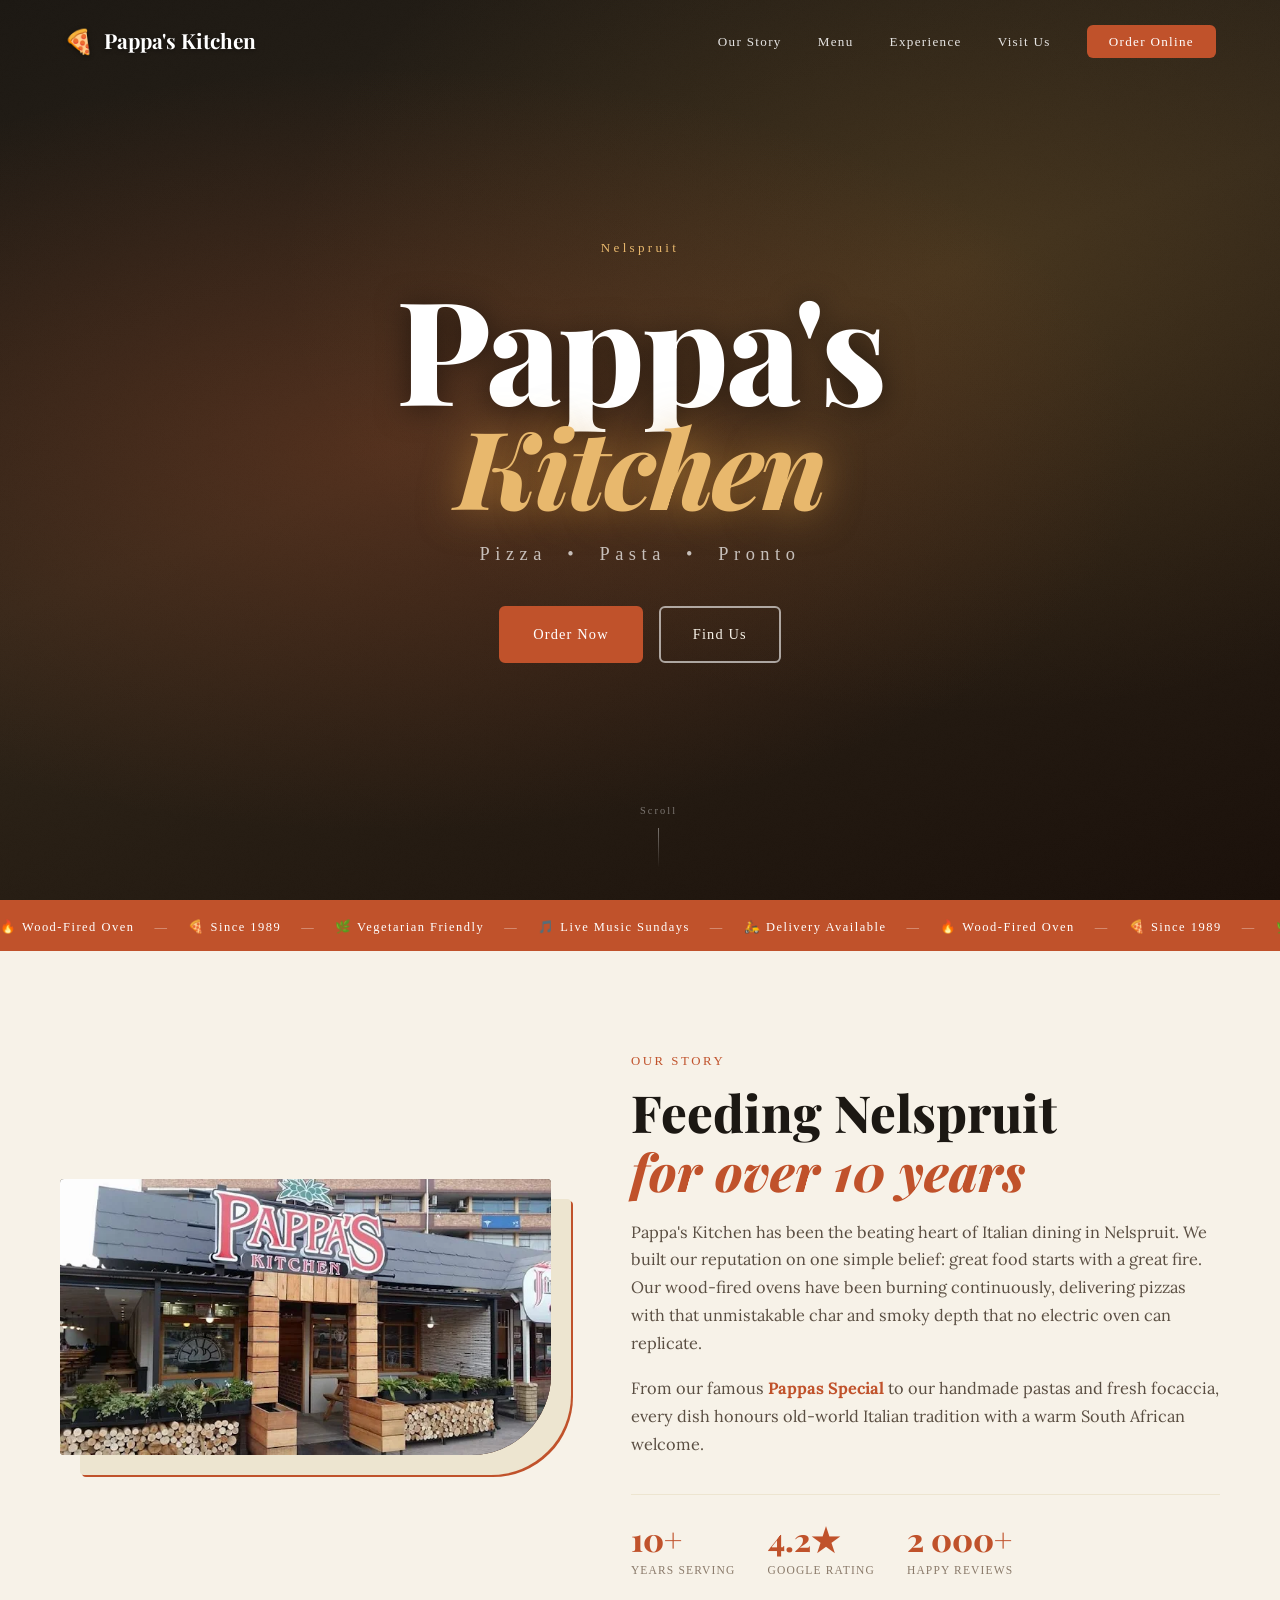
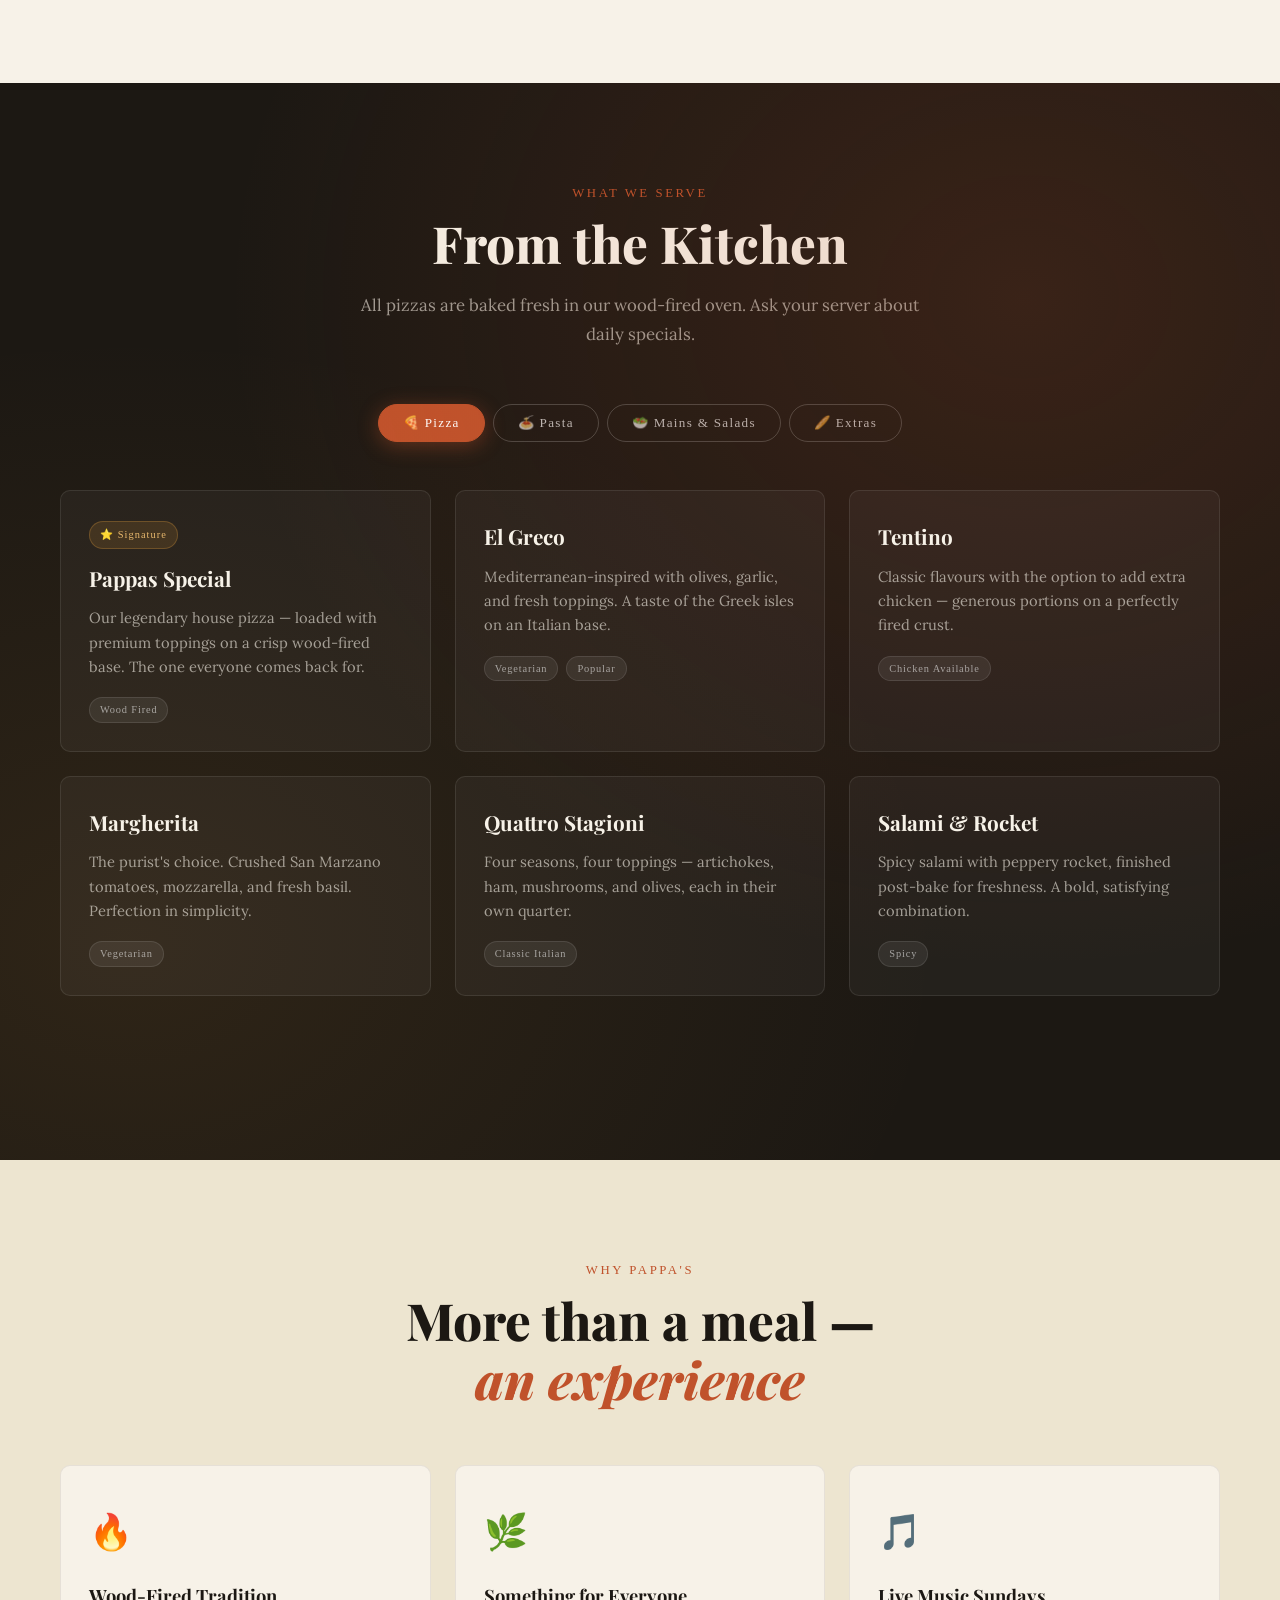
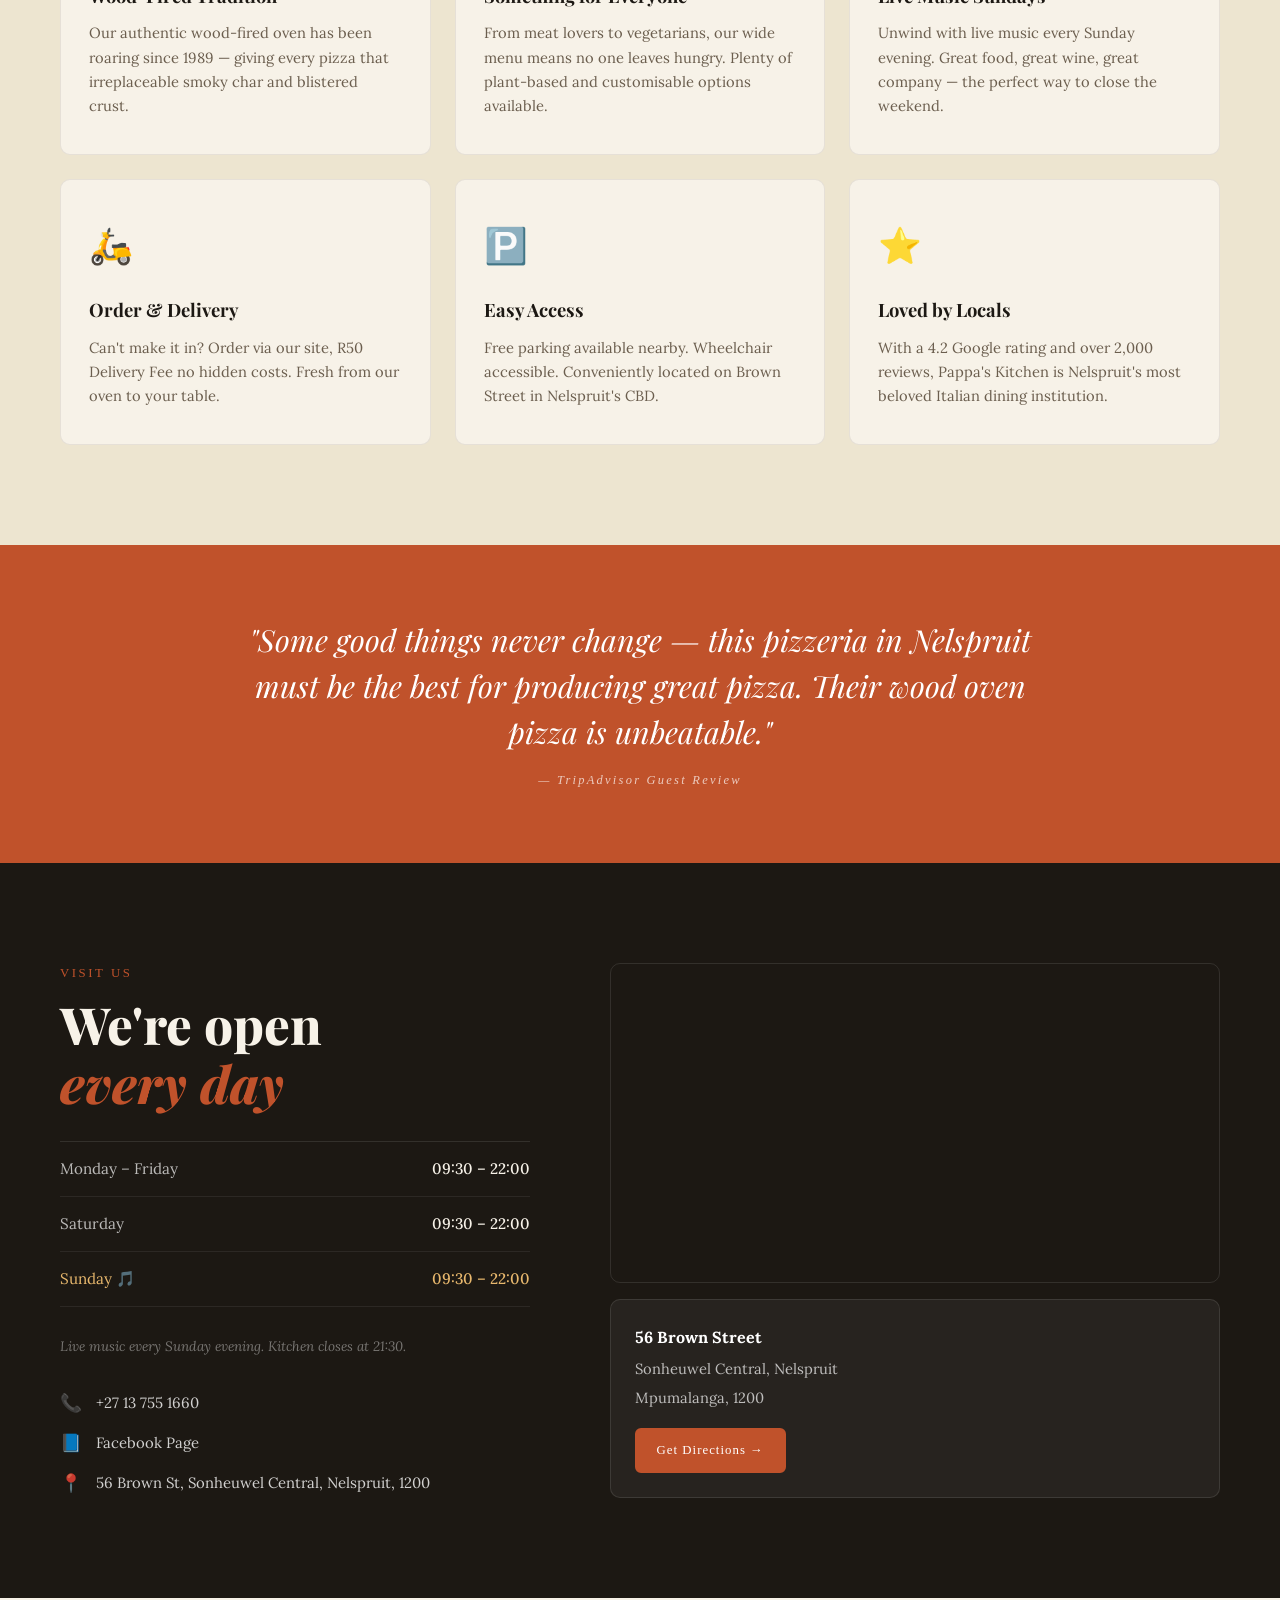
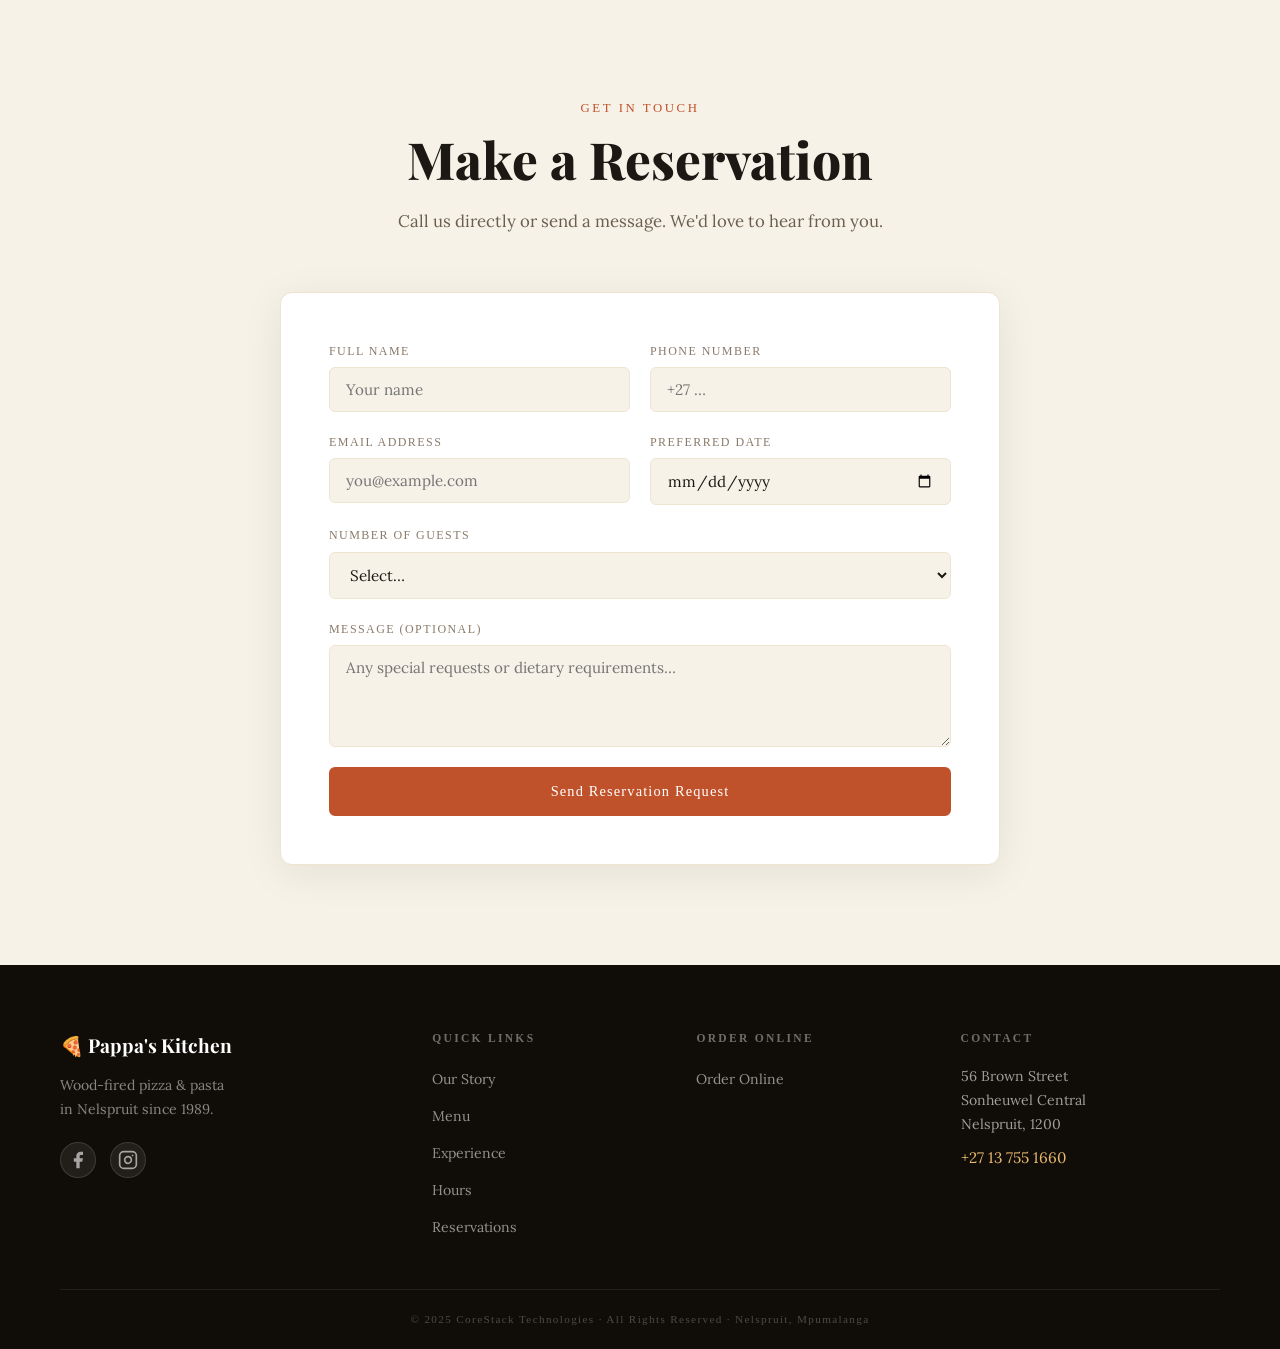
==== commit 5e4c329e: "Updates" ====
--- a/index.html
+++ b/index.html
@@ -36,7 +36,7 @@
     <div class="hero__embers" id="embers"></div>
 
     <div class="hero__content">
-      <p class="hero__eyebrow reveal">Nelspruit · Est. 1989</p>
+      <p class="hero__eyebrow reveal">Nelspruit</p>
       <h1 class="hero__title reveal delay-1">
         <span class="hero__title-line">Pappa's</span>
         <em class="hero__title-line">Kitchen</em>
@@ -89,19 +89,21 @@
           </div>
           <div class="about__img-ornament">🍕</div>
         </div>
+        <!--
         <div class="about__since-badge">
           <span class="about__since-year">1989</span>
           <span class="about__since-text">Est.</span>
         </div>
+        -->
       </div>
       <div class="about__text reveal-right">
         <p class="section__label">Our Story</p>
-        <h2 class="section__title">Feeding Nelspruit<br/><em>for over 35 years</em></h2>
-        <p class="about__body">Since 1989, Pappa's Kitchen has been the beating heart of Italian dining in Nelspruit. We built our reputation on one simple belief: great food starts with a great fire. Our wood-fired ovens have been burning continuously, delivering pizzas with that unmistakable char and smoky depth that no electric oven can replicate.</p>
+        <h2 class="section__title">Feeding Nelspruit<br/><em>for over 10 years</em></h2>
+        <p class="about__body">Pappa's Kitchen has been the beating heart of Italian dining in Nelspruit. We built our reputation on one simple belief: great food starts with a great fire. Our wood-fired ovens have been burning continuously, delivering pizzas with that unmistakable char and smoky depth that no electric oven can replicate.</p>
         <p class="about__body">From our famous <strong>Pappas Special</strong> to our handmade pastas and fresh focaccia, every dish honours old-world Italian tradition with a warm South African welcome.</p>
         <div class="about__stats">
           <div class="stat">
-            <span class="stat__num">35+</span>
+            <span class="stat__num">10+</span>
             <span class="stat__label">Years serving</span>
           </div>
           <div class="stat">
@@ -465,8 +467,7 @@
       <div class="footer__links">
         <h4>Order Online</h4>
         <ul>
-          <li><a href="https://www.ubereats.com" target="_blank" rel="noopener">Uber Eats</a></li>
-          <li><a href="https://www.mrd.com/delivery/restaurant/pappas-kitchen-brown-street-cbd/1115" target="_blank" rel="noopener">Mr D Food</a></li>
+          <li><a href="order.html" target="_blank" rel="noopener">Order Online</a></li>
         </ul>
       </div>
       <div class="footer__contact">
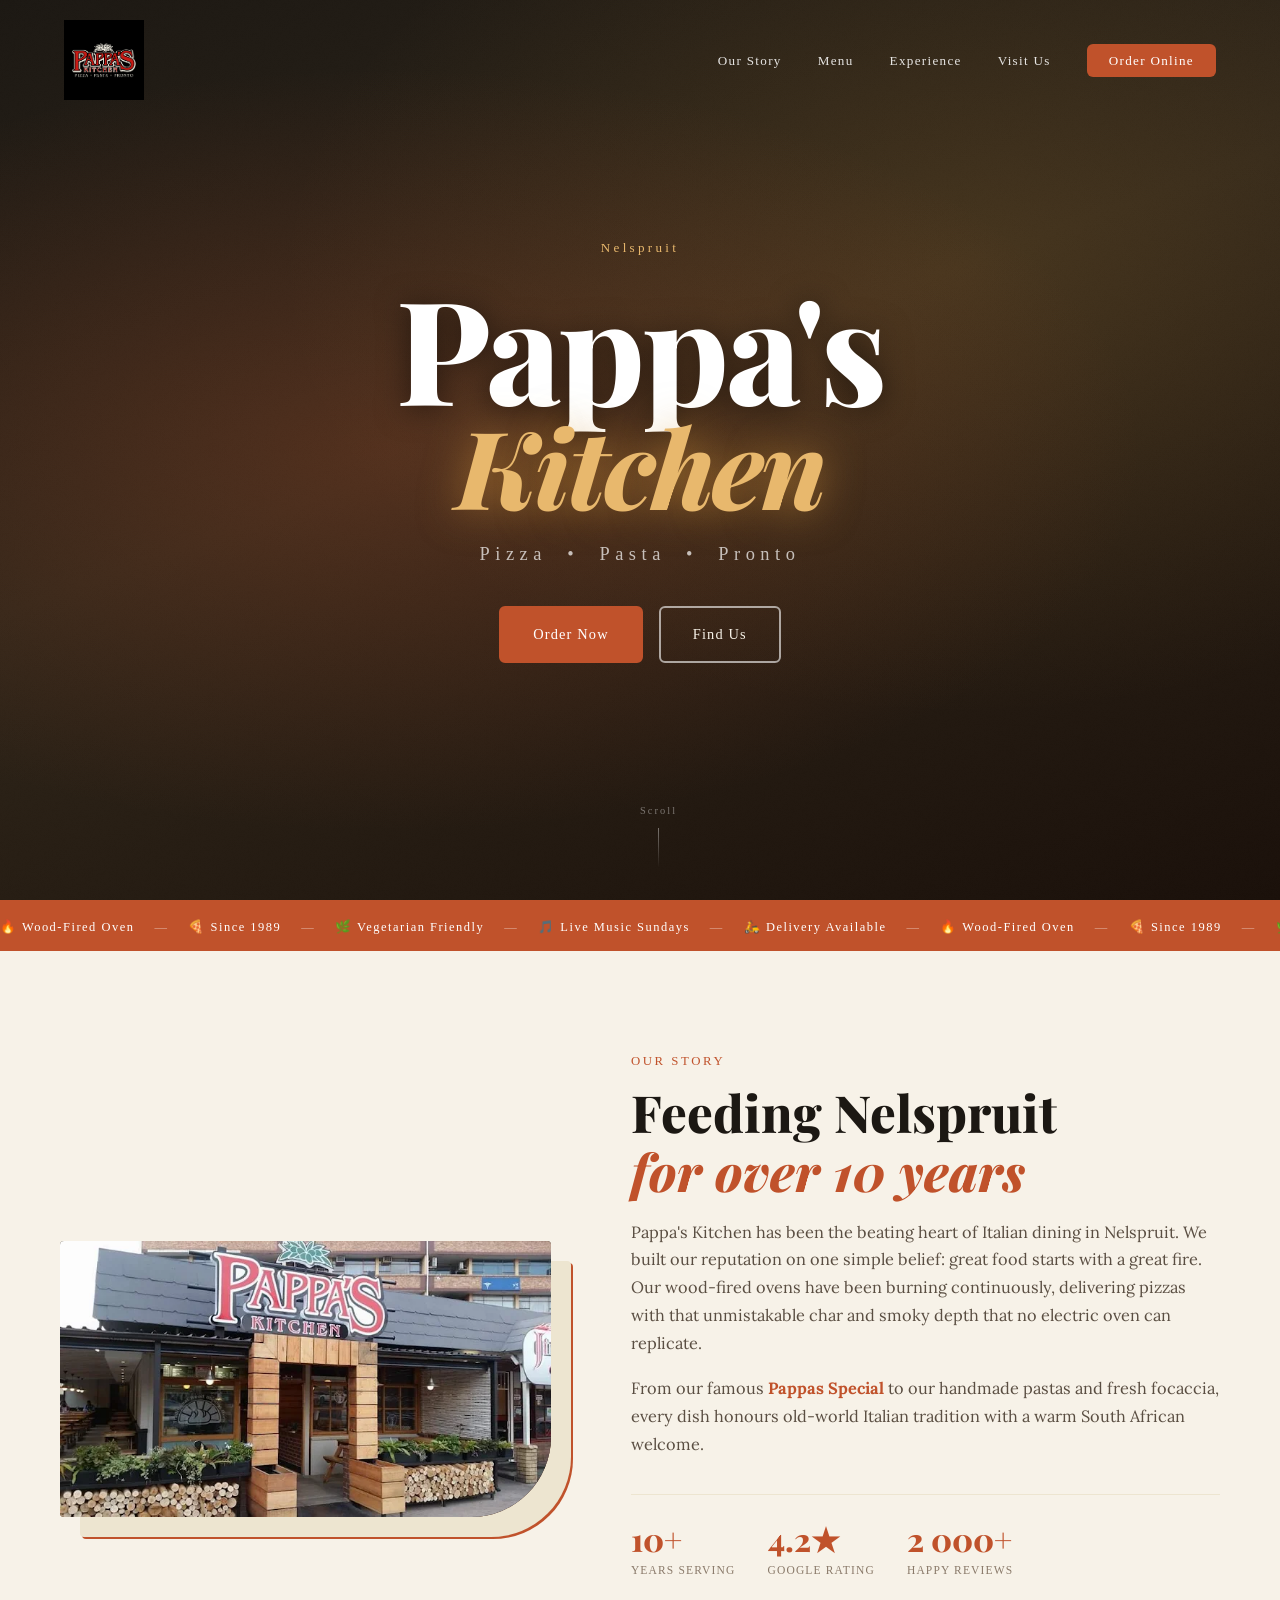
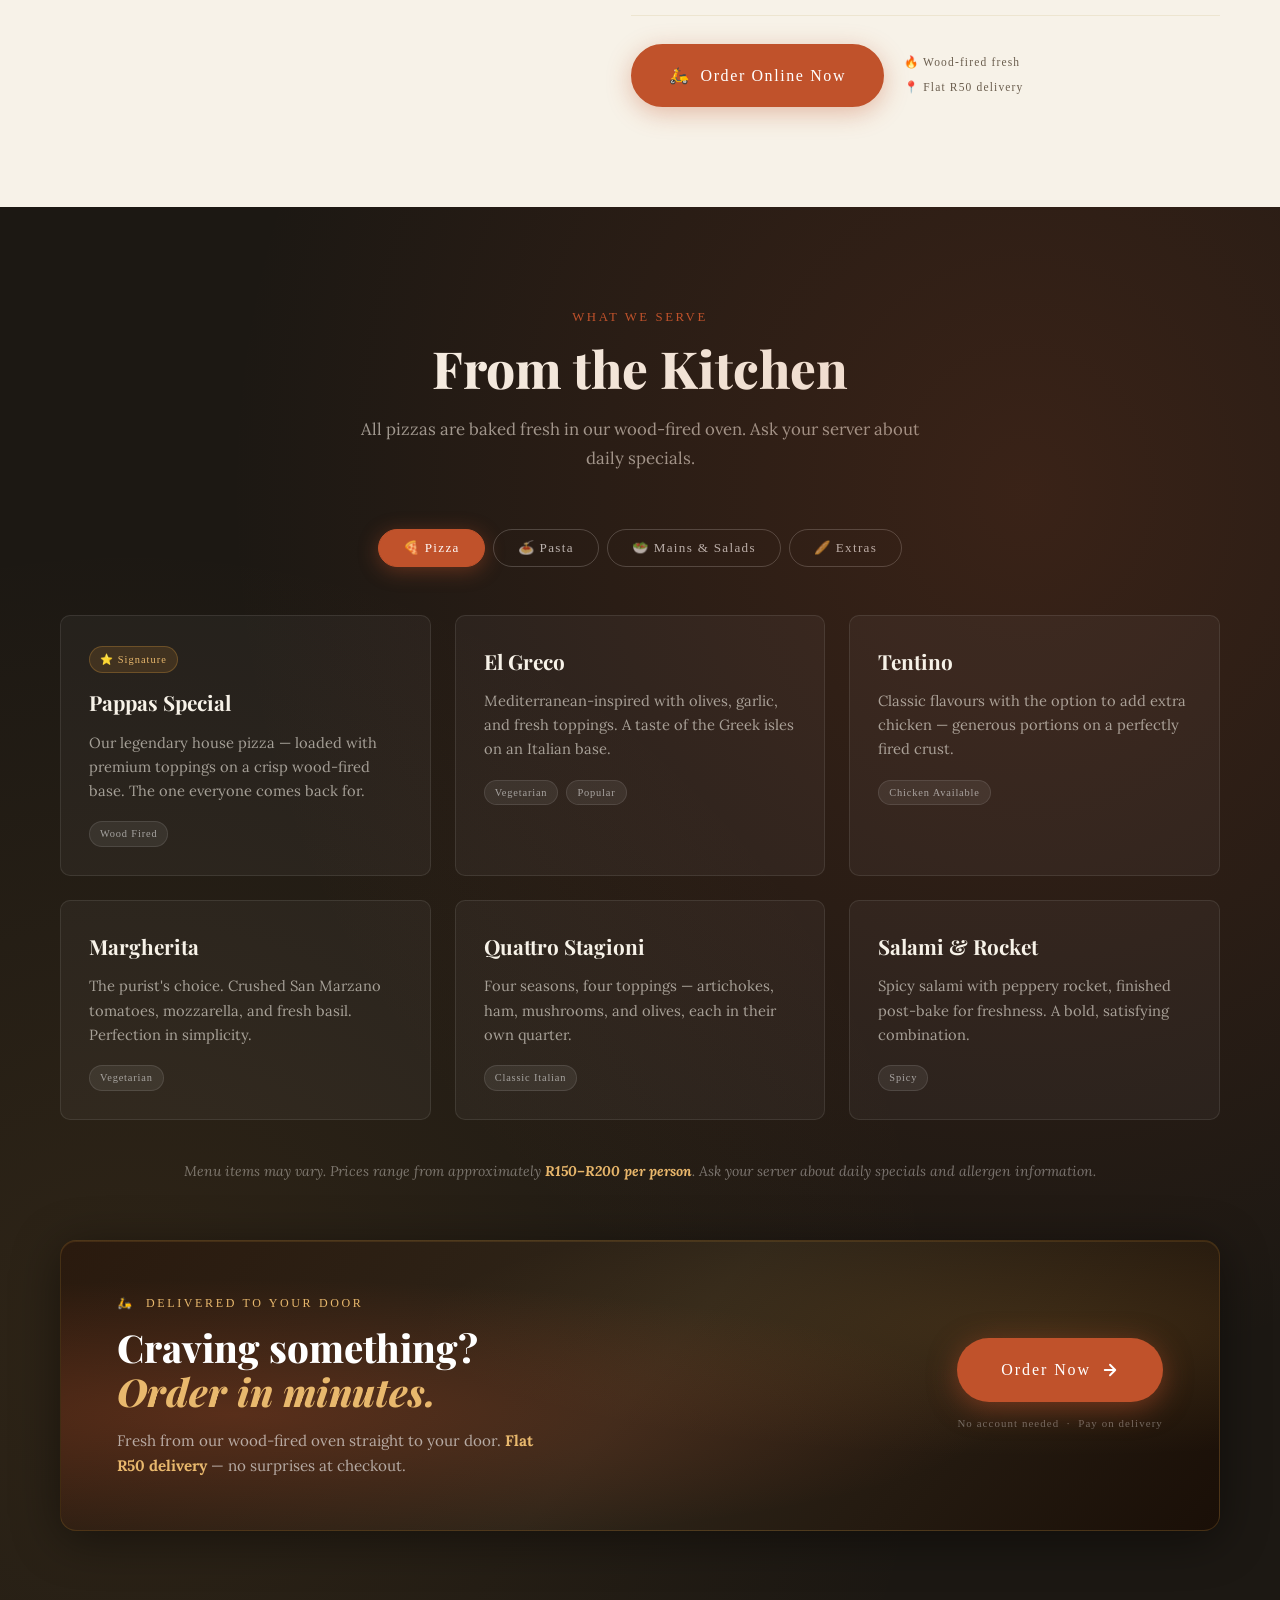
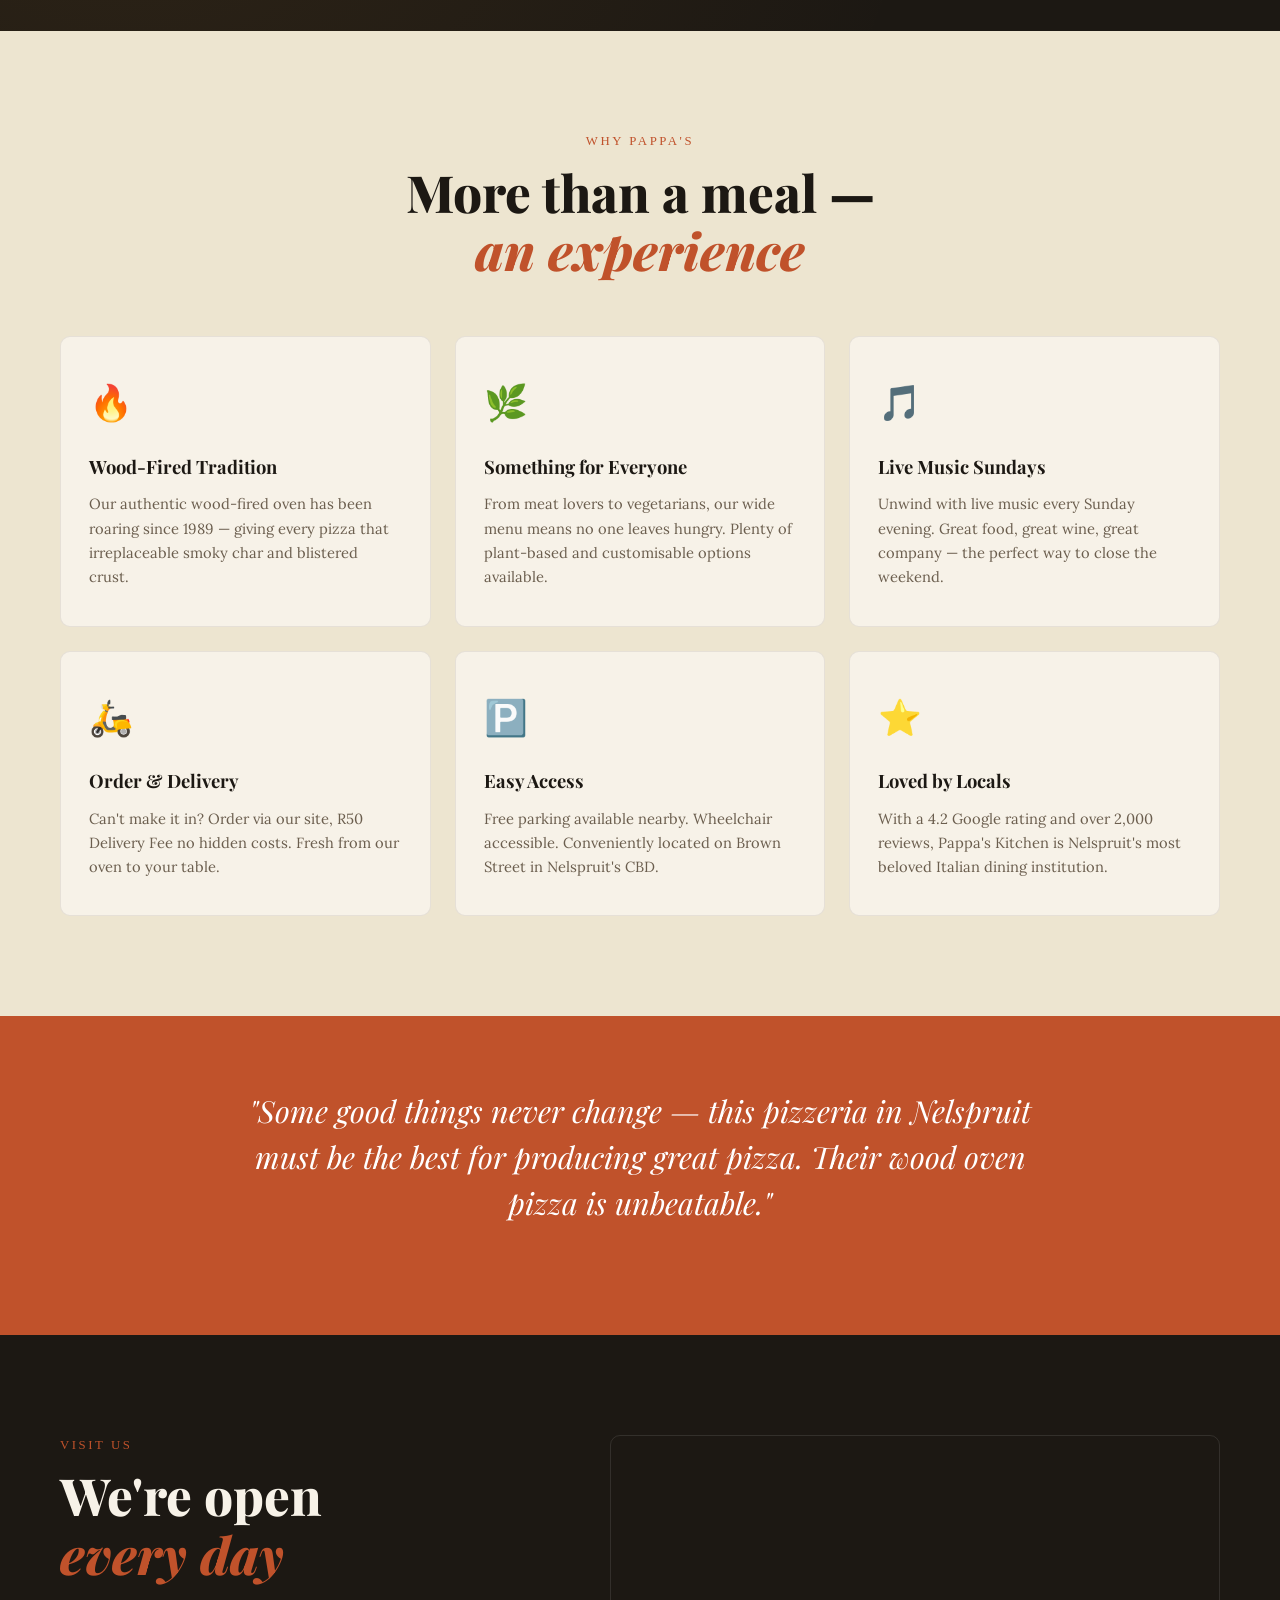
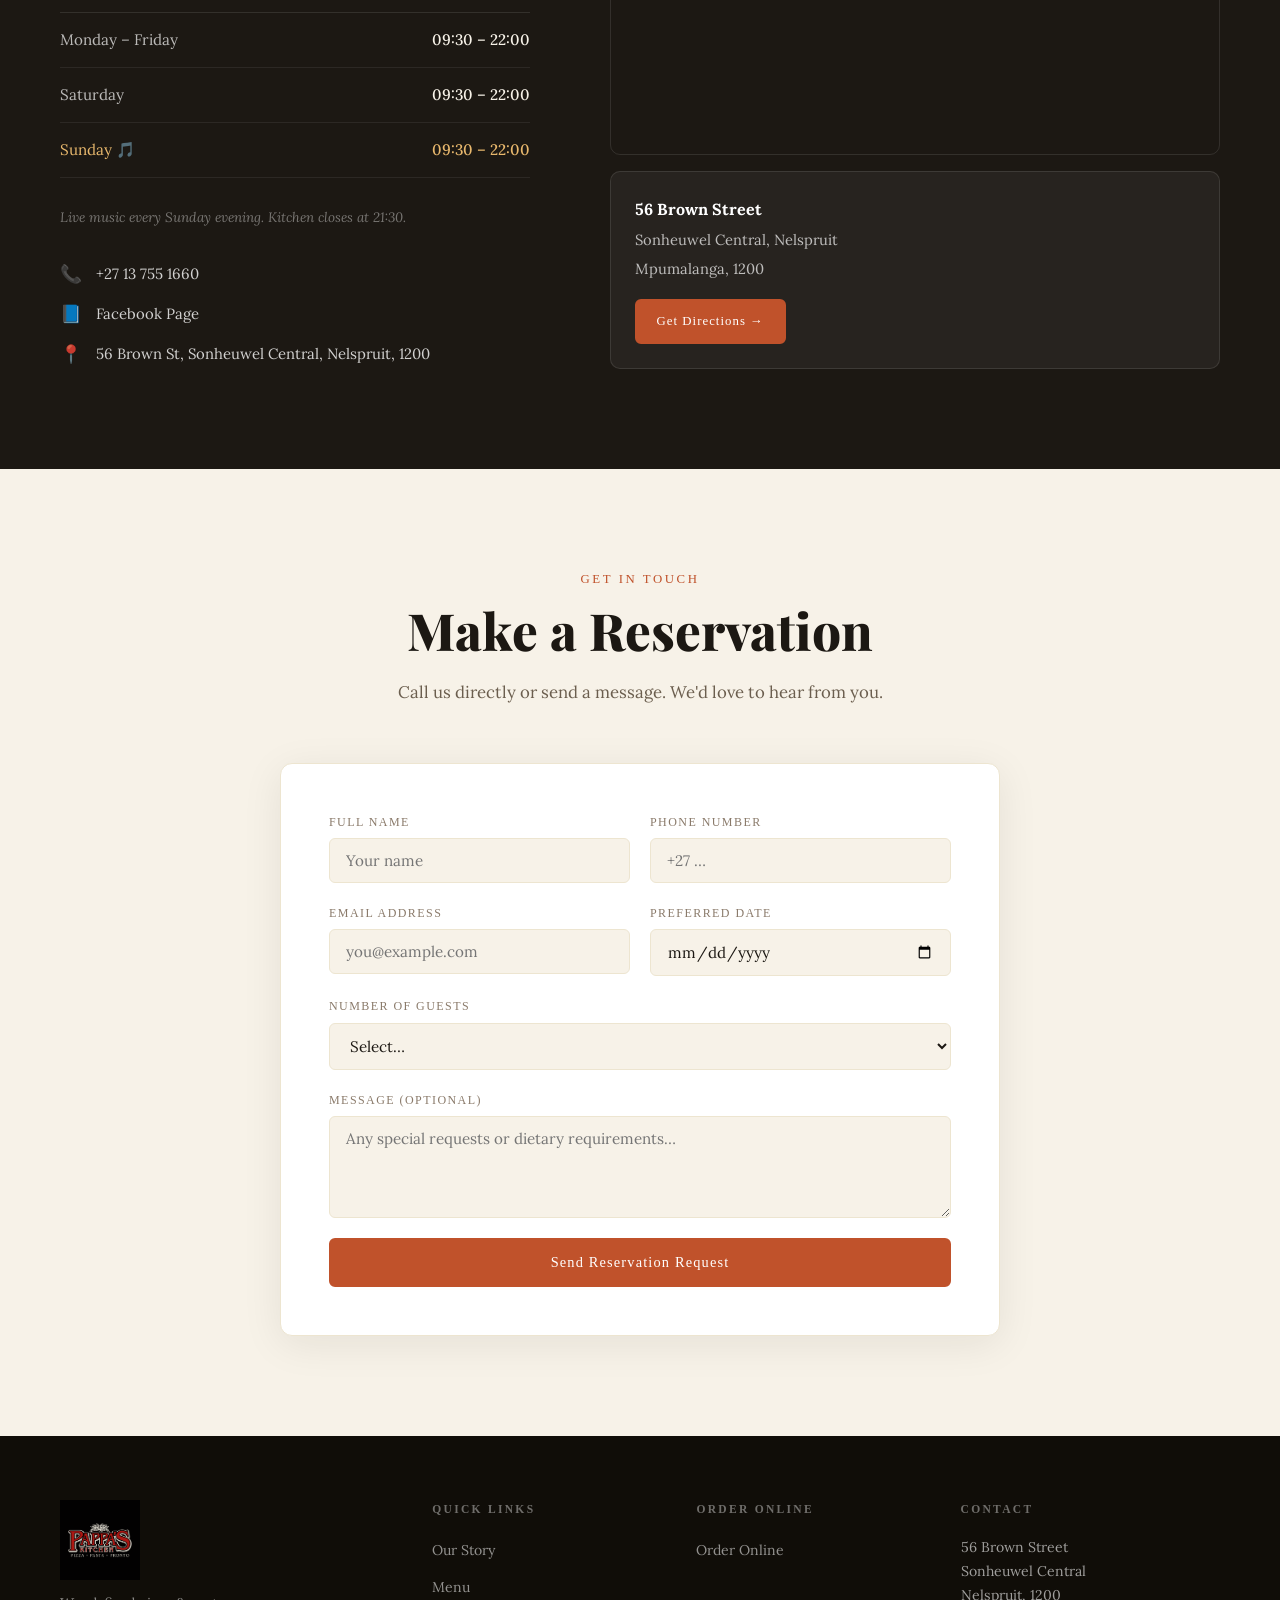
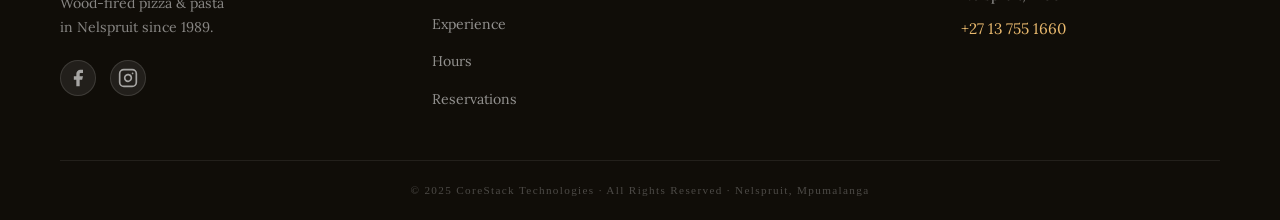
==== commit ab4e28d3: "Updates" ====
--- a/index.html
+++ b/index.html
@@ -13,10 +13,9 @@
 
   <!-- NAV -->
   <nav class="nav" id="nav">
-    <div class="nav__logo">
-      <span class="nav__logo-icon">🍕</span>
-      <span class="nav__logo-text">Pappa's Kitchen</span>
-    </div>
+    <a class="nav__logo" href="index.html">
+      <img src="images/logo.png" alt="Pappa's Kitchen" class="nav__logo-img" />
+    </a>
     <button class="nav__burger" id="burger" aria-label="Toggle menu">
       <span></span><span></span><span></span>
     </button>
@@ -115,6 +114,17 @@
             <span class="stat__label">Happy reviews</span>
           </div>
         </div>
+
+        <div class="about__order-cta reveal">
+          <a href="order.html" class="btn btn--primary about__order-btn">
+            <span>🛵</span> Order Online Now
+          </a>
+          <div class="about__order-meta">
+            <span class="about__order-meta-pill">🔥 Wood-fired fresh</span>
+            <span class="about__order-meta-pill">📍 Flat R50 delivery</span>
+          </div>
+        </div>
+
       </div>
     </div>
   </section>
@@ -274,6 +284,26 @@
       </div>
 
       <p class="menu-note reveal">Menu items may vary. Prices range from approximately <strong>R150–R200 per person</strong>. Ask your server about daily specials and allergen information.</p>
+
+      <!-- ORDER BANNER -->
+      <div class="menu-order-banner reveal">
+        <div class="menu-order-banner__glow"></div>
+        <div class="menu-order-banner__content">
+          <div class="menu-order-banner__text">
+            <p class="menu-order-banner__eyebrow">🛵 &nbsp;Delivered to your door</p>
+            <h3 class="menu-order-banner__title">Craving something?<br/><em>Order in minutes.</em></h3>
+            <p class="menu-order-banner__sub">Fresh from our wood-fired oven straight to your door. <strong>Flat R50 delivery</strong> — no surprises at checkout.</p>
+          </div>
+          <div class="menu-order-banner__action">
+            <a href="order.html" class="menu-order-banner__btn">
+              Order Now
+              <svg width="18" height="18" viewBox="0 0 24 24" fill="none" stroke="currentColor" stroke-width="2.5" stroke-linecap="round" stroke-linejoin="round"><path d="M5 12h14M12 5l7 7-7 7"/></svg>
+            </a>
+            <p class="menu-order-banner__reassurance">No account needed &nbsp;·&nbsp; Pay on delivery</p>
+          </div>
+        </div>
+      </div>
+
     </div>
   </section>
 
@@ -443,7 +473,7 @@
   <footer class="footer">
     <div class="footer__inner container">
       <div class="footer__brand">
-        <span class="footer__logo">🍕 Pappa's Kitchen</span>
+        <img src="images/logo.png" alt="Pappa's Kitchen" class="footer__logo-img" />
         <p>Wood-fired pizza & pasta<br/>in Nelspruit since 1989.</p>
         <div class="footer__social">
           <a href="https://www.facebook.com/PappasKitchenNelspruit/" target="_blank" rel="noopener" aria-label="Facebook">
--- a/style.css
+++ b/style.css
@@ -23,7 +23,22 @@
   --trans:        0.35s cubic-bezier(0.4,0,0.2,1);
 }
 
-/* ---- Reset & Base ---- */
+/* ---- Logo image ---- */
+.nav__logo-img {
+  height: 80px;
+  width: 80px;
+  display: block;
+}
+.nav__logo-img:hover { opacity: 0.85; }
+.footer__logo-img {
+  height: 80px;
+  width: 80px;
+  display: block;
+  margin-bottom: 12px;
+  opacity: 0.85;
+}
+
+
 *, *::before, *::after { box-sizing: border-box; margin: 0; padding: 0; }
 
 html, body {
@@ -956,4 +971,190 @@
   .about__stats { flex-direction: column; gap: 16px; }
   .menu-tabs { gap: 6px; }
   .tab-btn { font-size: 0.75rem; padding: 8px 16px; }
+}
+/* ========================
+   ABOUT — ORDER CTA
+   ======================== */
+.about__order-cta {
+  display: flex;
+  align-items: center;
+  gap: 20px;
+  flex-wrap: wrap;
+  margin-top: 32px;
+  padding-top: 28px;
+  border-top: 1px solid var(--cream-dark);
+}
+
+.about__order-btn {
+  display: inline-flex;
+  align-items: center;
+  gap: 10px;
+  font-size: 1rem;
+  padding: 16px 36px;
+  border-radius: 40px;
+  font-family: var(--font-stamp);
+  letter-spacing: 0.1em;
+  position: relative;
+  overflow: hidden;
+  box-shadow: 0 6px 24px rgba(192,82,43,0.35);
+}
+.about__order-btn::after {
+  content: '';
+  position: absolute;
+  inset: 0;
+  background: linear-gradient(110deg, transparent 30%, rgba(255,255,255,0.18) 50%, transparent 70%);
+  transform: translateX(-100%);
+  transition: transform 0.55s ease;
+}
+.about__order-btn:hover::after { transform: translateX(100%); }
+.about__order-btn:hover {
+  transform: translateY(-3px);
+  box-shadow: 0 12px 36px rgba(192,82,43,0.5);
+}
+
+.about__order-meta {
+  display: flex;
+  flex-direction: column;
+  gap: 6px;
+}
+.about__order-meta-pill {
+  font-family: var(--font-stamp);
+  font-size: 0.72rem;
+  letter-spacing: 0.1em;
+  color: #6b5e4e;
+}
+
+/* ========================
+   MENU SECTION — ORDER BANNER
+   ======================== */
+.menu-order-banner {
+  position: relative;
+  margin-top: 56px;
+  border-radius: 16px;
+  overflow: hidden;
+  background: linear-gradient(130deg, #2a1a0e 0%, var(--charcoal-mid) 50%, #1a0f07 100%);
+  border: 1px solid rgba(212,148,58,0.2);
+  box-shadow: 0 8px 48px rgba(0,0,0,0.45), inset 0 1px 0 rgba(212,148,58,0.15);
+}
+
+.menu-order-banner__glow {
+  position: absolute;
+  inset: 0;
+  background:
+    radial-gradient(ellipse at 15% 60%, rgba(192,82,43,0.3) 0%, transparent 55%),
+    radial-gradient(ellipse at 85% 30%, rgba(212,148,58,0.15) 0%, transparent 45%);
+  pointer-events: none;
+}
+
+.menu-order-banner__content {
+  position: relative;
+  z-index: 1;
+  display: flex;
+  align-items: center;
+  justify-content: space-between;
+  gap: 40px;
+  padding: 52px 56px;
+}
+
+.menu-order-banner__eyebrow {
+  font-family: var(--font-stamp);
+  font-size: 0.75rem;
+  letter-spacing: 0.22em;
+  text-transform: uppercase;
+  color: var(--gold-l);
+  margin-bottom: 12px;
+}
+
+.menu-order-banner__title {
+  font-family: var(--font-display);
+  font-size: clamp(1.6rem, 3vw, 2.4rem);
+  font-weight: 800;
+  color: #fff;
+  line-height: 1.15;
+  margin-bottom: 14px;
+}
+.menu-order-banner__title em {
+  font-style: italic;
+  color: var(--gold-l);
+}
+
+.menu-order-banner__sub {
+  font-size: 0.95rem;
+  color: rgba(255,255,255,0.6);
+  line-height: 1.65;
+  max-width: 440px;
+}
+.menu-order-banner__sub strong { color: var(--gold-l); }
+
+.menu-order-banner__action {
+  display: flex;
+  flex-direction: column;
+  align-items: center;
+  gap: 12px;
+  flex-shrink: 0;
+}
+
+.menu-order-banner__btn {
+  display: inline-flex;
+  align-items: center;
+  gap: 10px;
+  background: var(--terracotta);
+  color: #fff;
+  font-family: var(--font-stamp);
+  font-size: 1rem;
+  letter-spacing: 0.12em;
+  padding: 18px 44px;
+  border-radius: 40px;
+  border: none;
+  cursor: pointer;
+  white-space: nowrap;
+  text-decoration: none;
+  position: relative;
+  overflow: hidden;
+  box-shadow: 0 6px 28px rgba(192,82,43,0.5), 0 0 0 0 rgba(192,82,43,0.4);
+  transition: transform var(--trans), box-shadow var(--trans), background var(--trans);
+  animation: pulse-btn 2.8s ease 2s infinite;
+}
+.menu-order-banner__btn::after {
+  content: '';
+  position: absolute;
+  inset: 0;
+  background: linear-gradient(110deg, transparent 30%, rgba(255,255,255,0.2) 50%, transparent 70%);
+  transform: translateX(-100%);
+  transition: transform 0.55s ease;
+}
+.menu-order-banner__btn:hover::after { transform: translateX(100%); }
+.menu-order-banner__btn:hover {
+  background: var(--terracotta-l);
+  transform: translateY(-3px) scale(1.03);
+  box-shadow: 0 14px 40px rgba(192,82,43,0.6);
+  animation: none;
+}
+.menu-order-banner__btn svg { transition: transform var(--trans); }
+.menu-order-banner__btn:hover svg { transform: translateX(4px); }
+
+@keyframes pulse-btn {
+  0%,  100% { box-shadow: 0 6px 28px rgba(192,82,43,0.5), 0 0 0 0   rgba(192,82,43,0.4); }
+  50%        { box-shadow: 0 6px 28px rgba(192,82,43,0.5), 0 0 0 10px rgba(192,82,43,0); }
+}
+
+.menu-order-banner__reassurance {
+  font-family: var(--font-stamp);
+  font-size: 0.68rem;
+  letter-spacing: 0.1em;
+  color: rgba(255,255,255,0.35);
+  text-align: center;
+  white-space: nowrap;
+}
+
+@media (max-width: 800px) {
+  .menu-order-banner__content {
+    flex-direction: column;
+    align-items: flex-start;
+    padding: 36px 28px;
+    gap: 28px;
+  }
+  .menu-order-banner__action { align-items: flex-start; }
+  .menu-order-banner__btn   { width: 100%; justify-content: center; }
+  .menu-order-banner__reassurance { white-space: normal; text-align: left; }
 }
